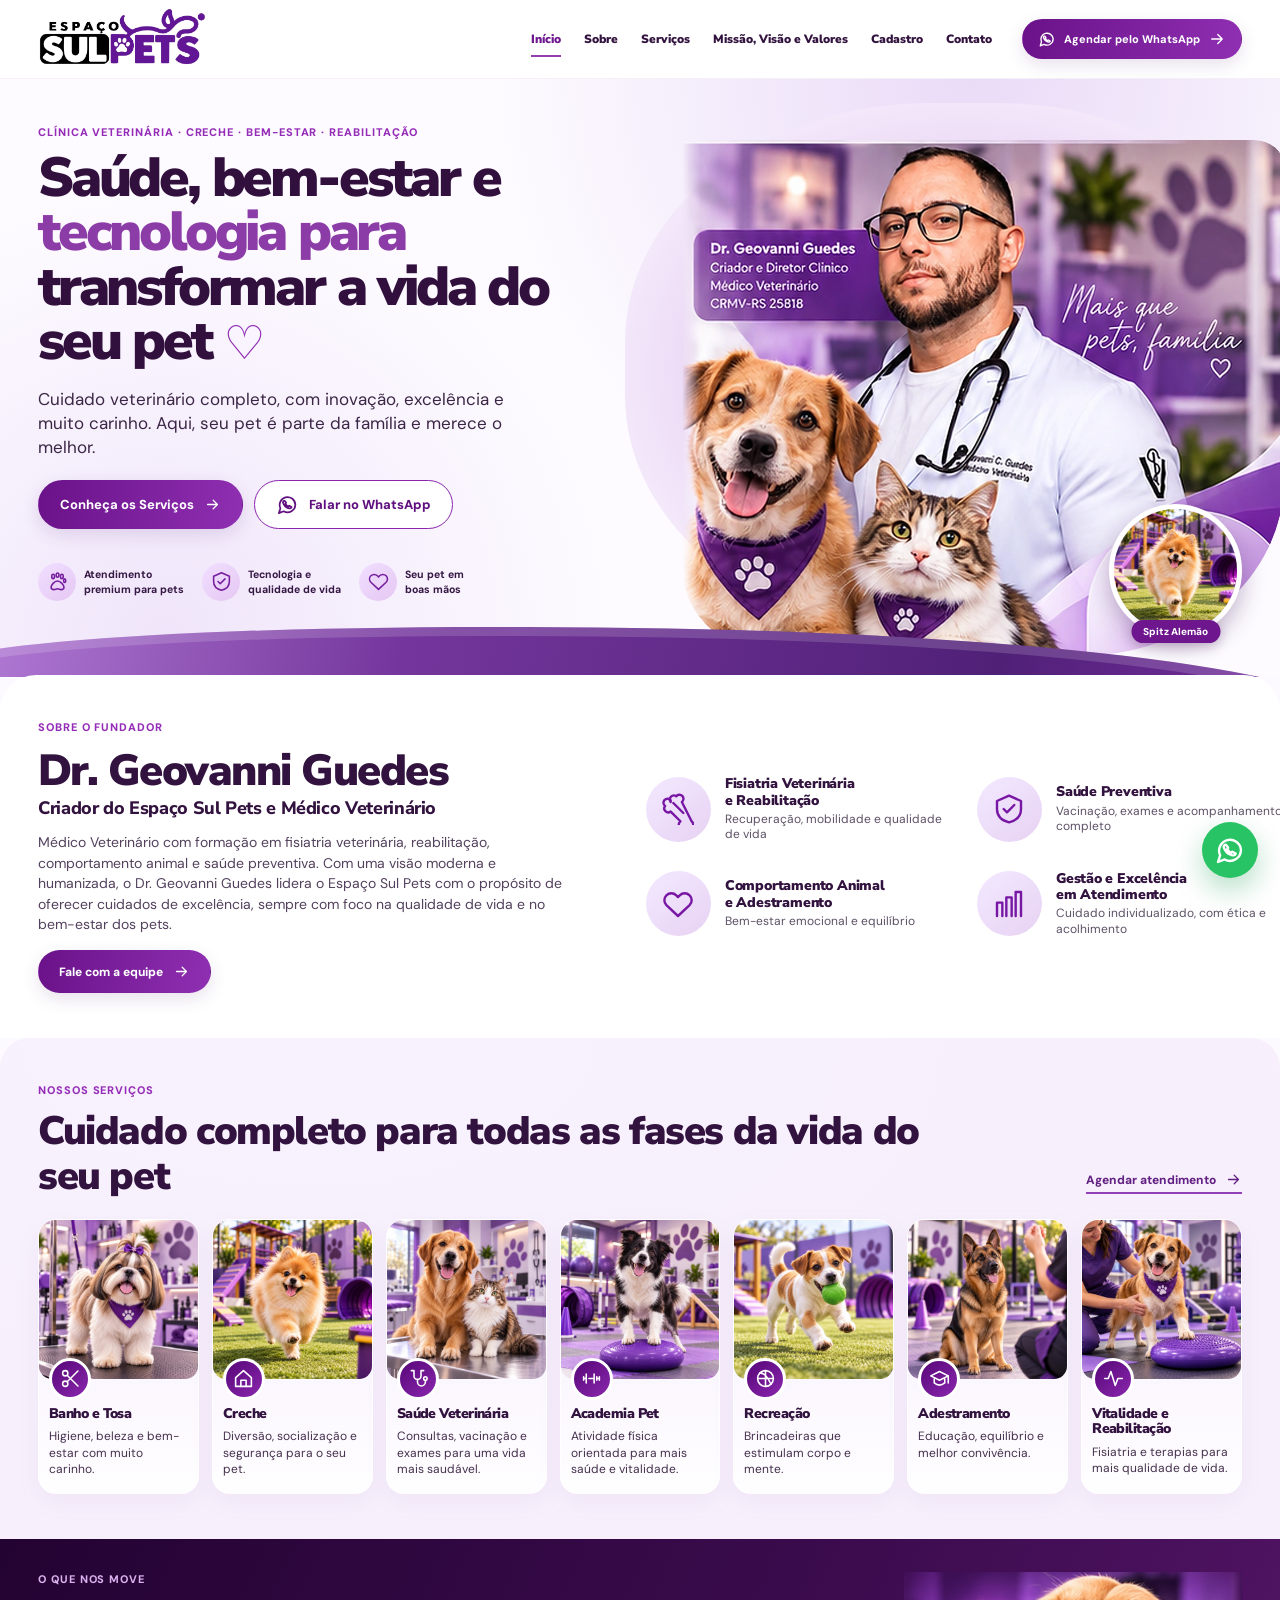
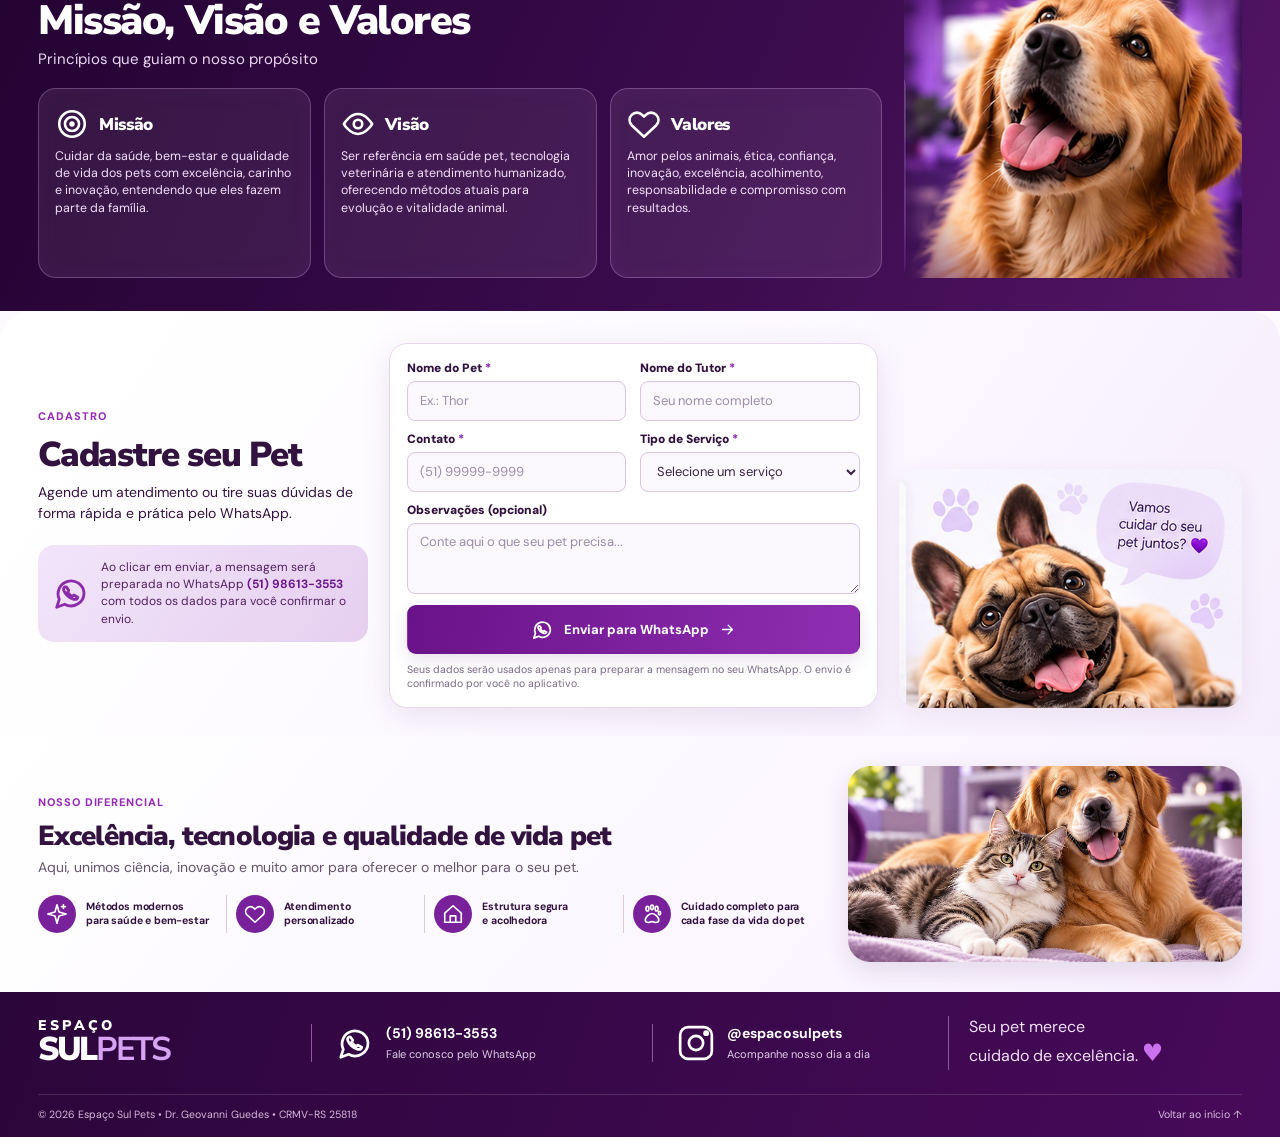
==== index.html @ 3d1e8224 "Add files via upload" ====
<!doctype html>
<html lang="pt-BR">
<head>
  <meta charset="utf-8">
  <meta name="viewport" content="width=device-width, initial-scale=1, viewport-fit=cover">
  <meta name="theme-color" content="#540a72">
  <meta name="description" content="Espaço Sul Pets: saúde veterinária, fisiatria, creche, banho e tosa, adestramento, academia, recreação e bem-estar. Cuidado premium para quem faz parte da família.">
  <meta property="og:type" content="website">
  <meta property="og:title" content="Espaço Sul Pets | Cuidado que transforma vidas">
  <meta property="og:description" content="Saúde, bem-estar e tecnologia para transformar a vida do seu pet. Conheça o Espaço Sul Pets e o Dr. Geovanni Guedes.">
  <meta property="og:image" content="assets/images/compartilhar.webp">
  <meta name="color-scheme" content="light">
  <title>Espaço Sul Pets | Saúde, bem-estar e tecnologia para seu pet</title>
  <link rel="icon" type="image/png" href="assets/images/favicon.png">
  <link rel="preload" href="assets/images/hero-doctor-pets.webp" as="image" fetchpriority="high">
  <link rel="preconnect" href="https://fonts.googleapis.com">
  <link rel="preconnect" href="https://fonts.gstatic.com" crossorigin>
  <link href="https://fonts.googleapis.com/css2?family=DM+Sans:wght@400;500;600;700;800&family=Nunito+Sans:wght@400;500;600;700;800;900;1000&display=swap" rel="stylesheet">
  <link rel="stylesheet" href="assets/css/style.css">
  <script>document.documentElement.classList.add('js');</script>
  <script src="assets/js/config.js" defer></script>
  <script src="assets/js/app.js" defer></script>
</head>
<body>
  <svg aria-hidden="true" class="svg-icons" xmlns="http://www.w3.org/2000/svg">
    <symbol id="i-arrow" viewBox="0 0 24 24"><path d="M5 12h14m-6-6 6 6-6 6"/></symbol>
    <symbol id="i-paw" viewBox="0 0 24 24"><ellipse cx="7" cy="6.2" rx="1.6" ry="2.5"/><ellipse cx="12" cy="4.7" rx="1.6" ry="2.5"/><ellipse cx="17" cy="6.2" rx="1.6" ry="2.5"/><ellipse cx="20.2" cy="11" rx="1.2" ry="2"/><path d="M12 11.5c-3.6 0-7.3 4.6-7.3 7.1 0 2 1.5 2.7 3.3 2.7 1.6 0 2.4-1 4-1s2.6 1 4.1 1c1.8 0 3.3-.7 3.3-2.7 0-2.5-3.8-7.1-7.4-7.1Z"/></symbol>
    <symbol id="i-heart" viewBox="0 0 24 24"><path d="M20.7 5.5a5.2 5.2 0 0 0-7.4 0L12 6.8l-1.3-1.3a5.2 5.2 0 0 0-7.4 7.4L12 21l8.7-8.1a5.2 5.2 0 0 0 0-7.4Z"/></symbol>
    <symbol id="i-shield" viewBox="0 0 24 24"><path d="m12 2 9 4v6c0 6-3.7 8.7-9 10C6.7 20.7 3 18 3 12V6l9-4Z"/><path d="m8 12 2.5 2.5L16 9"/></symbol>
    <symbol id="i-bone" viewBox="0 0 24 24"><path d="M8.5 7.5 16 15m-9.5-9.5a3 3 0 1 0-4.2 4.2 3 3 0 0 0 4.2 4.2l7.3 7.3a3 3 0 1 0 4.2 4.2 3 3 0 1 0 4.2-4.2L14.9 6.7a3 3 0 1 0-4.2-4.2 3 3 0 0 0-4.2 4.2Z"/></symbol>
    <symbol id="i-medical" viewBox="0 0 24 24"><path d="M8 3v6a4 4 0 0 0 8 0V3M5 3h3m8 0h3m-7 10v3a4.5 4.5 0 0 0 9 0v-1"/><circle cx="21" cy="12" r="2"/></symbol>
    <symbol id="i-scissors" viewBox="0 0 24 24"><circle cx="6" cy="6" r="3"/><circle cx="6" cy="18" r="3"/><path d="m8.5 8.5 12 12m-12-5 12-12"/></symbol>
    <symbol id="i-home" viewBox="0 0 24 24"><path d="m3 11 9-8 9 8v10H3V11Z"/><path d="M9 21v-7h6v7"/></symbol>
    <symbol id="i-dumbbell" viewBox="0 0 24 24"><path d="M3 10v4m3-7v10m3-5h6m0-5v10m3-7v4m3-4v4M6 12H3m18 0h-3"/></symbol>
    <symbol id="i-ball" viewBox="0 0 24 24"><circle cx="12" cy="12" r="9"/><path d="M12 3v18M3 12h18M5.6 5.6c8.5 0 10.3 10.3 12.8 12.8"/></symbol>
    <symbol id="i-cap" viewBox="0 0 24 24"><path d="m2 9 10-5 10 5-10 5L2 9Zm4 3v5c3.7 3.2 8.3 3.2 12 0v-5M22 9v8"/></symbol>
    <symbol id="i-activity" viewBox="0 0 24 24"><path d="M2 12h4l3-8 5 16 3-8h5"/></symbol>
    <symbol id="i-target" viewBox="0 0 24 24"><circle cx="12" cy="12" r="9"/><circle cx="12" cy="12" r="5"/><circle cx="12" cy="12" r="1"/></symbol>
    <symbol id="i-eye" viewBox="0 0 24 24"><path d="M2 12s4-7 10-7 10 7 10 7-4 7-10 7-10-7-10-7Z"/><circle cx="12" cy="12" r="3"/></symbol>
    <symbol id="i-wa" viewBox="0 0 24 24"><path d="M20.2 11.8A8.2 8.2 0 0 1 8 19.1L3 21l1.6-5A8.2 8.2 0 1 1 20.2 11.8Z"/><path d="M8.2 8.2c-.7.2-1.1 1.2-.8 2.1.9 2.6 3.6 5.1 6.3 5.7 1.2.2 2.3-.3 2.6-1.3l-2.5-1.4-1.2 1-2.8-2.8.8-1.2L9 8.1l-.8.1Z"/></symbol>
    <symbol id="i-check" viewBox="0 0 24 24"><path d="m5 12 5 5L20 7"/></symbol>
    <symbol id="i-spark" viewBox="0 0 24 24"><path d="m12 2 2.2 7.8L22 12l-7.8 2.2L12 22l-2.2-7.8L2 12l7.8-2.2L12 2Zm7 0v4m-2-2h4"/></symbol>
    <symbol id="i-bars" viewBox="0 0 24 24"><path d="M3 21V11h4v10M10 21V7h4v14M17 21V3h4v18"/></symbol>
    <symbol id="i-insta" viewBox="0 0 24 24"><rect x="2" y="2" width="20" height="20" rx="5"/><circle cx="12" cy="12" r="4.5"/><circle cx="18.4" cy="5.8" r="1"/></symbol>
    <symbol id="i-clock" viewBox="0 0 24 24"><circle cx="12" cy="12" r="10"/><path d="M12 6v6l4 2"/></symbol>
  </svg>

  <a class="skip-link" href="#conteudo">Pular para o conteúdo</a>

  <div class="preloader" id="preloader" aria-hidden="true">
    <div class="preloader__glow"></div>
    <div class="preloader__runway">
      <span class="paw-trail paw-trail--one">🐾</span><span class="paw-trail paw-trail--two">🐾</span>
      <div class="running-dog">🐕</div>
    </div>
    <p>Cuidado de excelência chegando...</p>
    <div class="preloader__progress"><span></span></div>
  </div>

  <header class="site-header" id="inicio">
    <div class="container header__inner">
      <a href="#inicio" class="brand" aria-label="Espaço Sul Pets, ir para o início"><img src="assets/images/logo.webp" alt="Espaço Sul Pets" width="220" height="83"></a>
      <button class="nav-toggle" id="navToggle" type="button" aria-expanded="false" aria-controls="navMenu" aria-label="Abrir menu"><span></span><span></span><span></span></button>
      <nav class="nav" id="navMenu" aria-label="Navegação principal">
        <a href="#inicio" class="nav__current">Início</a><a href="#sobre">Sobre</a><a href="#servicos">Serviços</a><a href="#proposito">Missão, Visão e Valores</a><a href="#cadastro">Cadastro</a><a href="#contato">Contato</a>
      </nav>
      <a class="btn btn--primary btn--header" href="https://wa.me/5551986133553" data-whatsapp target="_blank" rel="noopener noreferrer"><svg class="icon"><use href="#i-wa"/></svg> Agendar pelo WhatsApp <svg class="icon icon--sm"><use href="#i-arrow"/></svg></a>
    </div>
  </header>

  <main id="conteudo">
    <section class="hero" aria-labelledby="hero-title">
      <div class="hero__wash"></div>
      <div class="container hero__layout">
        <div class="hero__content">
          <p class="eyebrow">CLÍNICA VETERINÁRIA · CRECHE · BEM-ESTAR · REABILITAÇÃO</p>
          <h1 id="hero-title">Saúde, bem-estar e <span>tecnologia para</span> transformar a vida do seu pet <span class="hero__heart">♡</span></h1>
          <p class="hero__lead">Cuidado veterinário completo, com inovação, excelência e muito carinho. Aqui, seu pet é parte da família e merece o melhor.</p>
          <div class="hero__actions"><a class="btn btn--primary" href="#servicos">Conheça os Serviços <svg class="icon icon--sm"><use href="#i-arrow"/></svg></a><a class="btn btn--outline" href="https://wa.me/5551986133553" data-whatsapp target="_blank" rel="noopener noreferrer"><svg class="icon"><use href="#i-wa"/></svg> Falar no WhatsApp</a></div>
          <div class="hero__trust">
            <div><span class="trust-icon"><svg class="icon"><use href="#i-paw"/></svg></span><span>Atendimento<br>premium para pets</span></div>
            <div><span class="trust-icon"><svg class="icon"><use href="#i-shield"/></svg></span><span>Tecnologia e<br>qualidade de vida</span></div>
            <div><span class="trust-icon"><svg class="icon"><use href="#i-heart"/></svg></span><span>Seu pet em<br>boas mãos</span></div>
          </div>
        </div>
        <div class="hero__media"><img src="assets/images/hero-doctor-pets.webp" alt="Dr. Geovanni Guedes ao lado de um cachorro e um gato, com o compromisso de cuidado e bem-estar" width="1056" height="904" fetchpriority="high" decoding="async"><div class="hero__spitz"><img src="assets/images/spitz-hero.webp" alt="Spitz Alemão em destaque" width="700" height="700" decoding="async"><span>Spitz Alemão</span></div></div>
      </div>
      <div class="hero__swoosh" aria-hidden="true"></div>
    </section>

    <section class="founder section-pad" id="sobre" aria-labelledby="founder-title">
      <div class="container founder__layout">
        <div class="founder__copy">
          <p class="eyebrow">SOBRE O FUNDADOR</p>
          <h2 id="founder-title">Dr. Geovanni Guedes</h2>
          <h3>Criador do Espaço Sul Pets e Médico Veterinário</h3>
          <p>Médico Veterinário com formação em fisiatria veterinária, reabilitação, comportamento animal e saúde preventiva. Com uma visão moderna e humanizada, o Dr. Geovanni Guedes lidera o Espaço Sul Pets com o propósito de oferecer cuidados de excelência, sempre com foco na qualidade de vida e no bem-estar dos pets.</p>
          <a class="btn btn--primary btn--sm" href="#cadastro">Fale com a equipe <svg class="icon icon--sm"><use href="#i-arrow"/></svg></a>
        </div>
        <div class="founder__features">
          <article class="feature"><span class="feature__icon"><svg class="icon"><use href="#i-bone"/></svg></span><div><h3>Fisiatria Veterinária<br>e Reabilitação</h3><p>Recuperação, mobilidade e qualidade de vida</p></div></article>
          <article class="feature"><span class="feature__icon"><svg class="icon"><use href="#i-shield"/></svg></span><div><h3>Saúde Preventiva</h3><p>Vacinação, exames e acompanhamento completo</p></div></article>
          <article class="feature"><span class="feature__icon"><svg class="icon"><use href="#i-heart"/></svg></span><div><h3>Comportamento Animal<br>e Adestramento</h3><p>Bem-estar emocional e equilíbrio</p></div></article>
          <article class="feature"><span class="feature__icon"><svg class="icon"><use href="#i-bars"/></svg></span><div><h3>Gestão e Excelência<br>em Atendimento</h3><p>Cuidado individualizado, com ética e acolhimento</p></div></article>
        </div>
      </div>
    </section>

    <section class="services section-pad" id="servicos" aria-labelledby="services-title">
      <div class="container"><div class="section-head"><div><p class="eyebrow">NOSSOS SERVIÇOS</p><h2 id="services-title">Cuidado completo para todas as fases da vida do seu pet</h2></div><a href="#cadastro" class="section-link">Agendar atendimento <svg class="icon icon--sm"><use href="#i-arrow"/></svg></a></div>
        <div class="services__grid">
          <article class="service-card"><div class="service-card__photo"><img src="assets/images/servico-banho-tosa.webp" alt="Cachorrinho de banho e tosa com laço roxo" width="900" height="900"></div><span class="service-card__icon"><svg class="icon"><use href="#i-scissors"/></svg></span><h3>Banho e Tosa</h3><p>Higiene, beleza e bem-estar com muito carinho.</p></article>
          <article class="service-card"><div class="service-card__photo"><img src="assets/images/servico-creche-educativa.webp" alt="Spitz Alemão feliz" width="900" height="900"></div><span class="service-card__icon"><svg class="icon"><use href="#i-home"/></svg></span><h3>Creche</h3><p>Diversão, socialização e segurança para o seu pet.</p></article>
          <article class="service-card"><div class="service-card__photo"><img src="assets/images/servico-saude-veterinaria.webp" alt="Cão sorrindo para atendimento veterinário" width="900" height="900"></div><span class="service-card__icon"><svg class="icon"><use href="#i-medical"/></svg></span><h3>Saúde Veterinária</h3><p>Consultas, vacinação e exames para uma vida mais saudável.</p></article>
          <article class="service-card"><div class="service-card__photo"><img src="assets/images/servico-academia-pet.webp" alt="Cão realizando atividade física com equipamento" width="900" height="900"></div><span class="service-card__icon"><svg class="icon"><use href="#i-dumbbell"/></svg></span><h3>Academia Pet</h3><p>Atividade física orientada para mais saúde e vitalidade.</p></article>
          <article class="service-card"><div class="service-card__photo"><img src="assets/images/servico-recreacao.webp" alt="Cachorrinho brincando com bola" width="900" height="900"></div><span class="service-card__icon"><svg class="icon"><use href="#i-ball"/></svg></span><h3>Recreação</h3><p>Brincadeiras que estimulam corpo e mente.</p></article>
          <article class="service-card"><div class="service-card__photo"><img src="assets/images/servico-adestramento.webp" alt="Cachorro pastor-alemão" width="900" height="900"></div><span class="service-card__icon"><svg class="icon"><use href="#i-cap"/></svg></span><h3>Adestramento</h3><p>Educação, equilíbrio e melhor convivência.</p></article>
          <article class="service-card"><div class="service-card__photo"><img src="assets/images/servico-vitalidade.webp" alt="Cachorro em exercício de reabilitação" width="900" height="900"></div><span class="service-card__icon"><svg class="icon"><use href="#i-activity"/></svg></span><h3>Vitalidade e Reabilitação</h3><p>Fisiatria e terapias para mais qualidade de vida.</p></article>
        </div>
      </div>
    </section>

    <section class="purpose section-pad" id="proposito" aria-labelledby="purpose-title"><div class="container purpose__wrap"><div class="purpose__copy"><p class="eyebrow eyebrow--on-dark">O QUE NOS MOVE</p><h2 id="purpose-title">Missão, Visão e Valores</h2><p class="purpose__subtitle">Princípios que guiam o nosso propósito</p><div class="purpose__cards"><article class="purpose-card"><svg class="icon purpose-card__icon"><use href="#i-target"/></svg><h3>Missão</h3><p>Cuidar da saúde, bem-estar e qualidade de vida dos pets com excelência, carinho e inovação, entendendo que eles fazem parte da família.</p></article><article class="purpose-card"><svg class="icon purpose-card__icon"><use href="#i-eye"/></svg><h3>Visão</h3><p>Ser referência em saúde pet, tecnologia veterinária e atendimento humanizado, oferecendo métodos atuais para evolução e vitalidade animal.</p></article><article class="purpose-card"><svg class="icon purpose-card__icon"><use href="#i-heart"/></svg><h3>Valores</h3><p>Amor pelos animais, ética, confiança, inovação, excelência, acolhimento, responsabilidade e compromisso com resultados.</p></article></div></div><div class="purpose__pet"><img src="assets/images/missao-golden-v6.webp" alt="Golden retriever sorridente representa o carinho e os valores do Espaço Sul Pets" width="916" height="904"></div></div></section>

    <section class="registration section-pad" id="cadastro" aria-labelledby="registration-title"><div class="container registration__layout"><div class="registration__copy"><p class="eyebrow">CADASTRO</p><h2 id="registration-title">Cadastre seu Pet</h2><p>Agende um atendimento ou tire suas dúvidas de forma rápida e prática pelo WhatsApp.</p><div class="registration__tip"><svg class="icon"><use href="#i-wa"/></svg><p>Ao clicar em enviar, a mensagem será preparada no WhatsApp <strong>(51) 98613-3553</strong> com todos os dados para você confirmar o envio.</p></div></div><div class="form-shell"><form id="petForm" autocomplete="on"><div class="form-grid"><div class="field"><label for="nomePet">Nome do Pet <span aria-hidden="true">*</span></label><input id="nomePet" name="nomePet" placeholder="Ex.: Thor" required maxlength="75"></div><div class="field"><label for="nomeTutor">Nome do Tutor <span aria-hidden="true">*</span></label><input id="nomeTutor" name="nomeTutor" placeholder="Seu nome completo" autocomplete="name" required maxlength="100"></div><div class="field"><label for="contatoTutor">Contato <span aria-hidden="true">*</span></label><input id="contatoTutor" name="contatoTutor" type="tel" inputmode="tel" autocomplete="tel" placeholder="(51) 99999-9999" required maxlength="25"></div><div class="field"><label for="tipoServico">Tipo de Serviço <span aria-hidden="true">*</span></label><select id="tipoServico" name="tipoServico" required><option value="" disabled selected>Selecione um serviço</option><option>Banho e Tosa</option><option>Creche</option><option>Saúde Veterinária</option><option>Academia Pet</option><option>Recreação</option><option>Adestramento</option><option>Vitalidade e Reabilitação</option><option>Outro / Quero orientação</option></select></div><div class="field field--wide"><label for="observacoes">Observações (opcional)</label><textarea id="observacoes" name="observacoes" rows="3" maxlength="800" placeholder="Conte aqui o que seu pet precisa..."></textarea></div></div><button class="btn btn--primary form__submit" type="submit"><svg class="icon"><use href="#i-wa"/></svg> Enviar para WhatsApp <svg class="icon icon--sm"><use href="#i-arrow"/></svg></button><p class="form__privacy">Seus dados serão usados apenas para preparar a mensagem no seu WhatsApp. O envio é confirmado por você no aplicativo.</p></form></div><div class="registration__pet"><img decoding="async" src="assets/images/cadastro-bulldog-v6.webp" alt="Bulldog francês sorridente ao lado do cadastro, com mensagem de acolhimento" width="1086" height="756"></div></div></section>

    <section class="quality section-pad"><div class="container quality__layout"><div><p class="eyebrow">NOSSO DIFERENCIAL</p><h2>Excelência, tecnologia e qualidade de vida pet</h2><p>Aqui, unimos ciência, inovação e muito amor para oferecer o melhor para o seu pet.</p><div class="quality__features"><div><span><svg class="icon"><use href="#i-spark"/></svg></span><strong>Métodos modernos<br>para saúde e bem-estar</strong></div><div><span><svg class="icon"><use href="#i-heart"/></svg></span><strong>Atendimento<br>personalizado</strong></div><div><span><svg class="icon"><use href="#i-home"/></svg></span><strong>Estrutura segura<br>e acolhedora</strong></div><div><span><svg class="icon"><use href="#i-paw"/></svg></span><strong>Cuidado completo para<br>cada fase da vida do pet</strong></div></div></div><img class="quality__image" decoding="async" src="assets/images/diferencial-pets-v6.webp" alt="Gato e golden retriever descansando juntos em um ambiente acolhedor" width="1320" height="655"></div></section>
  </main>

  <footer class="footer" id="contato"><div class="container footer__grid"><div class="footer__brand"><span class="footer__brand-top">ESPAÇO</span><span class="footer__brand-main">SUL<b>PETS</b></span></div><a class="footer__contact" href="https://wa.me/5551986133553" data-whatsapp target="_blank" rel="noopener noreferrer"><svg class="icon"><use href="#i-wa"/></svg><span><strong>(51) 98613-3553</strong><small>Fale conosco pelo WhatsApp</small></span></a><a class="footer__contact" href="https://www.instagram.com/espacosulpets/" data-instagram target="_blank" rel="noopener noreferrer"><svg class="icon"><use href="#i-insta"/></svg><span><strong>@espacosulpets</strong><small>Acompanhe nosso dia a dia</small></span></a><p class="footer__message">Seu pet merece<br>cuidado de excelência. <span>♥</span></p></div><div class="container footer__bottom"><small>© <span id="year">2026</span> Espaço Sul Pets • Dr. Geovanni Guedes • CRMV-RS 25818</small><a href="#inicio">Voltar ao início ↑</a></div></footer>
  <a href="https://wa.me/5551986133553" data-whatsapp target="_blank" rel="noopener noreferrer" class="whatsapp-float" aria-label="Falar com Espaço Sul Pets no WhatsApp"><svg class="icon"><use href="#i-wa"/></svg></a>
</body>
</html>
---- assets/css/style.css ----
:root{
  --purple:#6e168e;
  --purple-deep:#31063f;
  --purple-dark:#3a0b4c;
  --violet:#923eaf;
  --lilac:#cda4df;
  --lavender:#f4edfa;
  --lavender-pale:#fcf9ff;
  --ink:#32123e;
  --muted:#654d6c;
  --border:rgba(97,21,128,.14);
  --shadow:0 12px 36px rgba(58,11,76,.11);
  --display:'Nunito Sans',system-ui,-apple-system,sans-serif;
  --body:'DM Sans',system-ui,-apple-system,sans-serif;
  --max:1240px;
}
*,*::before,*::after{box-sizing:border-box}
html{scroll-behavior:smooth;scroll-padding-top:92px}
body{margin:0;color:var(--ink);font-family:var(--body);background:var(--lavender-pale);-webkit-font-smoothing:antialiased}
img{display:block;max-width:100%}
a{text-decoration:none;color:inherit}
button,input,select,textarea{font:inherit}
button{cursor:pointer}
button,a,input,textarea,select{-webkit-tap-highlight-color:transparent}
:focus-visible{outline:3px solid #a754d7;outline-offset:3px}
.svg-icons{height:0;width:0;position:absolute;overflow:hidden}
.icon{width:23px;height:23px;stroke:currentColor;fill:none;stroke-width:1.8;stroke-linecap:round;stroke-linejoin:round;flex:none}
.icon--sm{width:17px;height:17px}
.container{width:min(var(--max),calc(100% - 76px));margin-inline:auto}
.skip-link{position:fixed;top:-100px;left:20px;background:#fff;color:var(--ink);z-index:300;padding:12px;border-radius:8px}
.skip-link:focus{top:8px}
h1,h2,h3,p{margin:0}
h1,h2,h3{font-family:var(--display);letter-spacing:-.035em}
p{line-height:1.48}
.eyebrow{color:#942cb7;font-size:11px;font-weight:800;letter-spacing:.085em;line-height:1.45;margin-bottom:10px}
h2{font-size:clamp(28px,3.1vw,42px);line-height:1.13;font-weight:1000}
.section-pad{padding:45px 0}
.btn{display:inline-flex;align-items:center;justify-content:center;gap:10px;min-height:45px;padding:12px 21px;border:1.5px solid transparent;border-radius:999px;font-size:13px;font-weight:800;white-space:nowrap;line-height:1;box-shadow:0 6px 18px rgba(66,0,98,.12);transition:transform .2s,box-shadow .2s,background .2s}
.btn:hover{transform:translateY(-2px);box-shadow:0 10px 25px rgba(66,0,98,.2)}
.btn--primary{color:#fff;background:linear-gradient(100deg,#6a1289,#8f2fb2)}
.btn--outline{color:#60117f;background:#fff;border-color:#8a24ad;box-shadow:none}
.btn--sm{padding-inline:20px;min-height:39px;font-size:12px}
.site-header{position:sticky;top:0;z-index:40;background:rgba(255,255,255,.95);backdrop-filter:blur(16px);border-bottom:1px solid rgba(86,0,112,.06)}
.header__inner{display:flex;align-items:center;gap:30px;height:78px}
.brand{width:170px;flex:none}
.brand img{width:100%;height:auto;mix-blend-mode:multiply}
.nav{display:flex;gap:23px;margin-left:auto;align-items:center}
.nav a{font-family:var(--display);font-size:12px;font-weight:900;white-space:nowrap;transition:color .2s}
.nav a:hover,.nav__current{color:var(--purple)!important}
.nav__current{position:relative}
.nav__current:after{content:'';position:absolute;left:0;bottom:-10px;width:100%;height:2px;background:var(--violet)}
.btn--header{font-size:11px;padding:10px 15px;min-height:40px;gap:8px}
.btn--header .icon{width:18px;height:18px}
.nav-toggle{display:none;width:46px;height:44px;border:1px solid #ead9ef;background:#fff;border-radius:12px;align-items:center;justify-content:center;flex-direction:column;gap:5px}
.nav-toggle span{display:block;width:23px;height:2px;background:var(--purple-deep);border-radius:10px}
/* Hero: a composição de pets e doutor está em uma imagem otimizada recortada da referência; textos e botões são reais. */
.hero{position:relative;isolation:isolate;min-height:568px;overflow:hidden;background:#fdfbff}
.hero__wash{position:absolute;inset:0;z-index:-2;background:radial-gradient(circle at 76% 0,#eadbf7 0,transparent 42%),radial-gradient(circle at 13% 93%,#f0e5fa 0,transparent 36%)}
.hero__layout{display:grid;grid-template-columns:50% 50%;align-items:center;min-height:530px;position:relative;padding-top:24px;padding-bottom:36px}
.hero__content{position:relative;z-index:2;padding:22px 12px 40px 0}
.hero h1{font-size:clamp(43px,4.3vw,65px);font-weight:1000;line-height:.99;letter-spacing:-.058em;max-width:620px;color:#32103e}
.hero h1>span:not(.hero__heart){color:#8c3ca7}
.hero__heart{color:#912db4;font-weight:400;white-space:nowrap;font-size:.85em}
.hero__lead{font-size:17px;line-height:1.43;max-width:480px;margin-top:18px;color:#3b2645}
.hero__actions{display:flex;gap:11px;flex-wrap:wrap;margin-top:20px}
.hero__trust{display:flex;gap:18px;margin-top:34px}
.hero__trust>div{display:flex;gap:8px;align-items:center;color:#351744;font-size:10.5px;line-height:1.45;font-weight:700}
.trust-icon{width:38px;height:38px;border-radius:50%;display:grid;place-items:center;color:#761f9e;background:linear-gradient(140deg,#f1dfff,#e5c7f3);flex:none}
.trust-icon .icon{width:21px;height:21px}
.hero__media{position:relative;justify-self:stretch;align-self:stretch;min-height:465px;z-index:1;display:flex;align-items:flex-end;overflow:visible}
.hero__media:before{content:'';position:absolute;inset:0 -60px 6px -15px;background:radial-gradient(ellipse,#d6b2e7 8%,#f3e7fa 72%,transparent 85%);border-radius:45%}
.hero__media img{position:relative;width:100%;height:auto;max-height:520px;object-fit:cover;object-position:center;transform:translate(7%,15px);border-radius:0 5% 34% 17%;filter:drop-shadow(0 14px 18px rgba(77,16,100,.11));mask-image:linear-gradient(to right,transparent 0%,black 3%,black 100%)}
.hero__swoosh{position:absolute;z-index:1;bottom:-54px;left:-5%;height:103px;width:110%;background:linear-gradient(100deg,#b781da 0,#74369c 33%,#502077 75%,#7c32a6 100%);border-radius:52% 48% 0 0/52% 72% 0 0;transform:rotate(1deg);box-shadow:inset 0 9px 0 rgba(255,255,255,.15)}
/* Founder */
.founder{background:#fff;border-radius:36px 36px 0 0;position:relative;z-index:2;margin-top:-2px}
.founder__layout{display:grid;grid-template-columns:47% 53%;gap:42px;align-items:center}
.founder h2{font-size:clamp(35px,3.4vw,46px);margin-bottom:2px}
.founder__copy h3{font-size:18px;line-height:1.3;font-weight:800;margin-bottom:12px;letter-spacing:-.02em}
.founder__copy p:not(.eyebrow){font-size:14px;line-height:1.46;max-width:525px;color:#53415d}
.founder__copy .btn{margin-top:16px}
.founder__features{display:grid;grid-template-columns:repeat(2,minmax(0,1fr));column-gap:24px;row-gap:28px}
.feature{display:flex;align-items:center;gap:14px;min-width:0}
.feature__icon{width:65px;height:65px;flex:none;display:grid;place-items:center;border-radius:50%;background:linear-gradient(140deg,#f3e9ff,#e7d2f3);color:#7717a4}
.feature__icon .icon{width:32px;height:32px}
.feature h3{font-family:var(--display);font-size:14px;line-height:1.17;font-weight:1000;letter-spacing:-.015em}
.feature p{font-size:12px;line-height:1.28;color:#5d5166;margin-top:3px}
/* Services */
.services{background:radial-gradient(ellipse at 24% 0,#f8f2ff,transparent 48%),linear-gradient(#f7f0fc,#f7f0fc);border-radius:30px 30px 0 0}
.section-head{display:flex;align-items:flex-end;justify-content:space-between;gap:20px;margin-bottom:20px}
.section-head h2{max-width:950px}
.section-link{display:inline-flex;align-items:center;gap:9px;border-bottom:2px solid #9241b7;color:#622183;font-size:12px;font-weight:800;white-space:nowrap;padding-bottom:4px;margin-bottom:5px}
.services__grid{display:grid;grid-template-columns:repeat(7,minmax(0,1fr));gap:13px}
.service-card{position:relative;min-width:0;background:linear-gradient(180deg,rgba(244,235,252,.6),rgba(255,255,255,.9));border-radius:18px;padding:0 10px 16px;box-shadow:0 8px 24px rgba(119,45,155,.06);transition:transform .2s,box-shadow .2s;border:1px solid rgba(255,255,255,.8)}
.service-card:hover{transform:translateY(-4px);box-shadow:0 12px 25px rgba(119,45,155,.16)}
.service-card__photo{margin:0 -10px;aspect-ratio:1/1;overflow:hidden;border-radius:16px 16px 13px 13px;background:#e7d1f1}
.service-card__photo img{width:100%;height:100%;object-fit:cover;object-position:center}
.service-card__icon{position:relative;width:42px;height:42px;border:3px solid #fff;border-radius:50%;background:linear-gradient(140deg,#570678,#8a28ae);color:#fff;display:grid;place-items:center;margin-top:-21px;margin-left:0;margin-bottom:6px}
.service-card__icon .icon{width:21px;height:21px}
.service-card h3{font-family:var(--display);font-size:14px;line-height:1.1;font-weight:1000;margin-bottom:7px;letter-spacing:-.04em}
.service-card p{font-size:12px;line-height:1.36;color:#45304d}
/* Mission Vision Values */
.purpose{position:relative;background:radial-gradient(ellipse at 77% 28%,#6c2884 0,#390848 60%,#30073d 100%);color:#fff;overflow:hidden}
.purpose__wrap{display:grid;grid-template-columns:minmax(0,73%) minmax(0,27%);align-items:stretch;gap:20px}
.eyebrow--on-dark{color:#d9b1ef}
.purpose h2{font-size:clamp(31px,3.2vw,44px);color:#fff}
.purpose__subtitle{font-size:15px;margin:4px 0 17px;color:#edd7f4}
.purpose__cards{display:grid;grid-template-columns:repeat(3,minmax(0,1fr));gap:14px}
.purpose-card{padding:18px 16px 19px;min-height:190px;background:rgba(255,255,255,.075);border:1px solid rgba(236,187,255,.28);box-shadow:inset 0 0 28px rgba(195,90,230,.04);border-radius:18px}
.purpose-card__icon{width:34px;height:34px;float:left;margin:0 10px 0 0;stroke-width:1.8}
.purpose-card h3{font-size:17px;letter-spacing:-.02em;font-weight:900;padding-top:6px;margin-bottom:12px}
.purpose-card p{clear:both;color:#f4dffb;font-size:12.4px;line-height:1.4}
.purpose__pet{position:relative;align-self:stretch;display:flex;align-items:flex-end;justify-content:center;min-height:245px}
.purpose__pet img{position:absolute;height:calc(100% + 78px);width:calc(100% + 40px);object-fit:cover;object-position:47% center;bottom:-45px;right:-30px;mask-image:linear-gradient(to right,transparent 0%,black 30%)}
.purpose__pet p{position:absolute;right:0;top:20px;color:#fff;line-height:1.25;max-width:115px;font-size:19px;font-style:italic;font-weight:500;transform:rotate(-5deg);text-shadow:1px 1px 9px #48134f}
/* Registration */
.registration{background:linear-gradient(145deg,#fff 5%,#fcf8ff 50%,#f4eafa 100%);border-radius:32px 32px 0 0;position:relative}
.registration__layout{display:grid;grid-template-columns:minmax(220px,25%) minmax(420px,45%) minmax(260px,30%);align-items:end;gap:24px}
.registration h2{font-size:clamp(32px,3.4vw,44px);margin-bottom:8px}
.registration__copy>p:not(.eyebrow){font-size:14px;line-height:1.5}
.registration__tip{margin-top:22px;background:linear-gradient(130deg,#f2e5fa,#e6cff0);display:flex;gap:12px;align-items:center;padding:16px;border-radius:16px}
.registration__tip>.icon{width:38px;height:38px;flex:none;color:#8b2caa}
.registration__tip p{font-size:12px;line-height:1.44;color:#50215e}
.registration__tip strong{color:#6d168c}
.form-shell{background:#fff;border:1px solid #e7d8ef;border-radius:18px;padding:18px;box-shadow:0 9px 24px rgba(88,38,117,.08);position:relative;z-index:2}
.form-grid{display:grid;grid-template-columns:repeat(2,minmax(0,1fr));column-gap:14px;row-gap:10px}
.field{min-width:0}
.field label{display:block;font-size:12px;font-weight:900;color:#32113e;margin-bottom:5px}
.field label span{color:#8a29af}
.field input,.field select,.field textarea{font-size:13px;display:block;min-height:40px;width:100%;padding:9px 12px;background:#fbf9fd;color:#392243;border:1px solid #d9c7e1;border-radius:8px;box-shadow:inset 0 1px 3px rgba(62,6,83,.03);outline:none}
.field input:focus,.field select:focus,.field textarea:focus{border-color:#8a2caa;box-shadow:0 0 0 3px rgba(138,44,170,.11)}
.field input::placeholder,.field textarea::placeholder{color:#9b8da9}
.field textarea{resize:vertical;min-height:70px}
.field--wide{grid-column:1/-1}
.form__submit{margin-top:11px;width:100%;min-height:45px;border-radius:9px;font-size:13px}
.form__privacy{color:#796984;font-size:10.5px;line-height:1.35;margin-top:9px}
.registration__pet{align-self:end;position:relative;min-width:0;display:flex;justify-content:center;align-items:flex-end;padding-left:6px}
.registration__pet img{display:block;width:100%;max-width:390px;height:auto;aspect-ratio:10/7;object-fit:contain;object-position:center bottom;margin:0;mask-image:none;filter:drop-shadow(0 10px 24px rgba(78,26,103,.18))}
.registration__pet span{position:absolute;top:2%;right:0;max-width:115px;text-align:center;background:#e6d3f3;color:#57246c;font-size:12px;font-weight:800;padding:13px;border-radius:50%}
/* Quality */
.quality{background:linear-gradient(#fbf7ff,#fff)}
.quality__layout{display:grid;grid-template-columns:minmax(0,1.45fr) minmax(320px,.9fr);align-items:end;gap:26px}
.quality h2{font-size:clamp(27px,2.8vw,39px);margin-bottom:5px}
.quality__layout>div>p:not(.eyebrow){font-size:14px;color:#65536d}
.quality__features{display:grid;grid-template-columns:repeat(4,minmax(0,1fr));gap:12px;margin-top:20px}
.quality__features>div{display:flex;align-items:center;gap:10px;border-right:1px solid #dbc9e3}
.quality__features>div:last-child{border:0}
.quality__features span{width:38px;height:38px;flex:none;border-radius:50%;background:#79219b;color:#fff;display:grid;place-items:center}
.quality__features .icon{width:22px;height:22px}
.quality__features strong{font-size:11px;line-height:1.33;letter-spacing:-.015em}
.quality__image{display:block;width:100%;max-width:440px;justify-self:end;align-self:end;min-height:0;height:auto;object-fit:cover;object-position:center 48%;aspect-ratio:4/3;border-radius:24px;box-shadow:0 8px 28px rgba(117,84,139,.18)}
/* Footer */
.footer{color:#fff;background:linear-gradient(110deg,#2b063a,#470a5a)}
.footer__grid{display:grid;grid-template-columns:1.1fr 1.4fr 1.2fr 1.3fr;gap:24px;align-items:center;padding:24px 0}
.footer__brand{display:flex;flex-direction:column;white-space:nowrap;font-family:var(--display);letter-spacing:.1em;line-height:1}
.footer__brand-top{font-size:14px;font-weight:1000;letter-spacing:.23em}
.footer__brand-main{font-size:33px;font-weight:1000;letter-spacing:-.07em}
.footer__brand-main b{color:#d6a4f3}
.footer__contact{display:flex;align-items:center;gap:12px;min-width:0;border-left:1px solid #8d5a9e;padding-left:24px}
.footer__contact>.icon{width:38px;height:38px;stroke-width:1.7}
.footer__contact strong,.footer__contact small{display:block}
.footer__contact strong{font-size:14px;line-height:1.32}
.footer__contact small{font-size:11px;margin-top:4px;color:#e3cfe9}
.footer__message{font-size:16px;color:#f1dff7;line-height:1.35;border-left:1px solid #8d5a9e;padding-left:20px}
.footer__message span{font-size:24px;color:#ca72ee}
.footer__bottom{border-top:1px solid rgba(255,255,255,.14);padding:13px 0 16px;display:flex;justify-content:space-between;gap:12px;color:#d7bbde}
.footer__bottom small,.footer__bottom a{font-size:10.5px}
.whatsapp-float{position:fixed;bottom:22px;right:22px;z-index:35;width:56px;height:56px;display:grid;place-items:center;border-radius:50%;color:#fff;background:#27c364;box-shadow:0 12px 28px #15984b50;transition:transform .2s}
.whatsapp-float:hover{transform:scale(1.06)}
.whatsapp-float .icon{width:32px;height:32px}
/* Loading dog running across center */
.preloader{display:none;position:fixed;inset:0;z-index:200;align-items:center;justify-content:center;flex-direction:column;background:linear-gradient(130deg,#2e0642,#6d188f 60%,#ad59d1);color:#fff;overflow:hidden;transition:opacity .4s,visibility .4s}
.js .preloader{display:flex}
.preloader--hidden{opacity:0;visibility:hidden;pointer-events:none}
.preloader__glow{position:absolute;width:min(82vw,680px);height:min(82vw,680px);border-radius:50%;background:#ba68d72d;filter:blur(70px)}
.preloader__runway{position:relative;width:min(100%,900px);height:150px;border-bottom:2px dashed #e5bced60;overflow:hidden}
.running-dog{position:absolute;top:20px;left:-105px;font-size:105px;filter:drop-shadow(0 12px 3px #1c042f55);animation:dog-run 1.55s ease-in-out both}
.paw-trail{position:absolute;opacity:0;font-size:26px;top:112px;animation:paw-appear 1.3s ease-out .2s forwards}
.paw-trail--one{left:34%}.paw-trail--two{left:62%;animation-delay:.6s}
.preloader>p{font-weight:800;text-align:center;font-family:var(--display);font-size:17px;padding-inline:12px;margin-top:25px}
.preloader__progress{height:5px;width:min(68vw,330px);border-radius:20px;background:#ffffff30;overflow:hidden;margin-top:20px}
.preloader__progress span{display:block;height:100%;background:#fff;border-radius:inherit;animation:loading 1.6s ease-in-out both}
@keyframes dog-run{0%{left:-130px;transform:translateY(0) rotate(-4deg)}23%{transform:translateY(-13px) rotate(5deg)}50%{transform:translateY(0) rotate(-4deg)}75%{transform:translateY(-13px) rotate(5deg)}100%{left:calc(100% + 40px);transform:translateY(0) rotate(-4deg)}}
@keyframes paw-appear{0%{opacity:0;transform:scale(.2)}65%{opacity:.7;transform:scale(1)}100%{opacity:0;transform:scale(1.6)}}
@keyframes loading{from{width:0}to{width:100%}}
@media (max-width:1190px){
 .container{width:min(var(--max),calc(100% - 52px))}
 .brand{width:143px}.header__inner{gap:20px}.nav{gap:14px}.nav a{font-size:11px}.btn--header{font-size:10px}
 .hero h1{font-size:clamp(38px,4.3vw,53px)}.hero__trust{gap:9px}.hero__trust>div{font-size:9.5px}
 .founder__layout{gap:25px}.founder__features{gap:20px}.feature__icon{width:54px;height:54px}.feature__icon .icon{width:26px;height:26px}
 .services__grid{gap:9px}.service-card{padding-inline:8px}.service-card__photo{margin-inline:-8px}
 .service-card h3{font-size:12.7px}.service-card p{font-size:11px}
 .registration__layout{grid-template-columns:minmax(210px,26%) minmax(380px,46%) minmax(230px,28%);gap:16px}
 .quality__features{gap:7px}.quality__features strong{font-size:9.8px}
}
@media (max-width:990px){
 .header__inner{height:72px}.brand{width:152px}.nav-toggle{display:flex;margin-left:auto;order:3}
 .nav{display:none;position:absolute;top:72px;left:0;right:0;background:#fff;padding:20px 26px 24px;box-shadow:0 20px 30px #3a0b4c25;flex-direction:column;align-items:stretch;gap:0;max-height:calc(100vh - 72px);overflow:auto}
 .nav.nav--open{display:flex}.nav a{font-size:16px;padding:13px 10px;border-bottom:1px solid #f4eafa}.nav__current:after{display:none}
 .btn--header{margin-left:auto;font-size:11px;min-height:38px}
 .hero__layout{grid-template-columns:53% 47%}.hero h1{font-size:clamp(38px,5.3vw,50px)}.hero__lead{font-size:15px}.hero__trust{flex-wrap:wrap}.hero__media img{transform:translate(4%,8px)}
 .founder__layout{grid-template-columns:1fr;gap:30px}.founder__features{grid-template-columns:repeat(4,1fr)}.feature{align-items:flex-start;flex-direction:column;gap:10px}.feature h3{font-size:13px}
 .services__grid{grid-template-columns:repeat(4,minmax(0,1fr));gap:15px}.service-card h3{font-size:14px}.service-card p{font-size:12px}
 .purpose__wrap{grid-template-columns:1fr}.purpose__pet{display:none}.purpose__cards{gap:10px}
 .registration__layout{grid-template-columns:40% 60%;gap:20px}.registration__pet{display:none}
 .quality__layout{grid-template-columns:1fr}.quality__image{display:none}
 .footer__grid{grid-template-columns:repeat(2,1fr)}
}
@media(max-width:680px){
 html{scroll-padding-top:74px}
 .container{width:calc(100% - 32px)}
 .section-pad{padding:42px 0}
 h2{font-size:clamp(28px,8.2vw,37px)}
 .brand{width:146px}.btn--header{display:none}.nav-toggle{margin-left:auto}
 .hero{min-height:initial}
 .hero__layout{display:flex;flex-direction:column;min-height:initial;gap:0;padding-top:34px;padding-bottom:44px}
 .hero__content{padding:0;align-self:stretch}
 .eyebrow{font-size:10.5px}
 .hero h1{font-size:clamp(39px,10.4vw,58px);max-width:550px}
 .hero__lead{font-size:15.5px;margin-top:16px}
 .hero__actions{gap:8px;margin-top:20px}.btn{font-size:12px;padding-inline:15px;min-height:45px}
 .hero__trust{gap:8px;margin-top:22px;flex-wrap:nowrap;justify-content:space-between}
 .hero__trust>div{font-size:10px;gap:6px}.trust-icon{width:32px;height:32px}.trust-icon .icon{width:18px;height:18px}
 .hero__media{align-self:center;width:min(100%,540px);min-height:0;margin-top:18px}
 .hero__media img{transform:none;width:100%;max-height:none;border-radius:24px 24px 54px 28px;mask-image:none}
 .hero__media:before{inset:12px;background:#ecd6f8}
 .hero__swoosh{height:80px;bottom:-51px}
 .founder{border-radius:22px 22px 0 0}.founder__copy h3{font-size:17px}.founder__copy p:not(.eyebrow){font-size:14.5px}
 .founder__features{grid-template-columns:repeat(2,minmax(0,1fr));gap:20px}
 .feature{flex-direction:row;align-items:flex-start}.feature__icon{width:45px;height:45px}.feature__icon .icon{width:22px;height:22px}.feature h3{font-size:12.5px}.feature p{font-size:11.5px}
 .section-head{display:block}.section-head h2{line-height:1.18}.section-link{margin-top:14px}
 .services__grid{grid-template-columns:repeat(2,minmax(0,1fr));gap:13px}
 .service-card{padding:0 12px 15px}.service-card__photo{margin:0 -12px}.service-card h3{font-size:15px}.service-card p{font-size:12.5px}.service-card__icon{width:43px;height:43px}
 .purpose__cards{grid-template-columns:1fr}.purpose-card{min-height:auto}.purpose__subtitle{font-size:14px}
 .registration__layout{grid-template-columns:1fr;gap:22px}.registration__copy>p:not(.eyebrow){font-size:15px}.registration__tip{margin-top:17px}
 .form-shell{padding:17px}.form__privacy{font-size:11px}
 .quality__features{grid-template-columns:repeat(2,minmax(0,1fr));row-gap:18px}.quality__features strong{font-size:11px}.quality__features>div:nth-child(2){border:0}
 .footer__grid{grid-template-columns:1fr 1fr;gap:22px}.footer__brand-main{font-size:29px}.footer__contact{padding-left:0;border:0}.footer__message{padding-left:0;border:0;font-size:14px}.footer__contact>.icon{width:29px;height:29px}.footer__contact strong{font-size:12px}.footer__contact small{font-size:10px}
 .footer__bottom{flex-direction:column;gap:5px}
}
@media(max-width:395px){
 .hero h1{font-size:38px}
 .hero__trust>div{flex-direction:column;align-items:start;font-size:9px}
 .hero__actions .btn{flex:1;min-width:0;white-space:normal;text-align:center}
 .founder__features{gap:12px}.feature{flex-direction:column}.feature h3{font-size:13px}
 .form-grid{grid-template-columns:1fr}.field--wide{grid-column:auto}
 .service-card{padding-inline:8px}.service-card__photo{margin-inline:-8px}.service-card h3{font-size:13px}.service-card p{font-size:11.7px}
 .footer__grid{grid-template-columns:1fr}.footer__contact{border-top:1px solid #fff2;padding-top:14px}
}
@media(prefers-reduced-motion:reduce){html{scroll-behavior:auto}*,*::before,*::after{animation-duration:.001ms!important;animation-iteration-count:1!important;transition-duration:.001ms!important}.preloader{display:none!important}}

/* Elementos afetivos também estão presentes no layout mobile. */
@media (max-width:990px) and (min-width:681px){
 .registration__pet{display:block;grid-column:1/-1;justify-self:center;max-width:330px;margin-top:-25px}
 .quality__image{display:block;width:min(100%,580px);max-width:580px;justify-self:center;margin-top:15px}
}
@media(max-width:680px){
 .registration__pet{display:block;grid-column:1;max-width:340px;justify-self:center;margin-top:0}
 .registration__pet img{width:100%;max-width:340px;margin:0;mask-image:none;border-radius:24px;aspect-ratio:10/7;object-fit:cover;object-position:center center}
 .registration__pet span{right:-10px;top:-15px;font-size:10px}
 .quality__image{display:block;width:min(100%,460px);min-height:0;max-width:460px;justify-self:center;margin-top:14px}
}

/* Spitz Alemão em evidência na capa, com uma foto nítida da campanha original. */
.hero__spitz{position:absolute;right:0;bottom:4px;width:133px;height:133px;border-radius:50%;border:5px solid #fff;overflow:visible;z-index:3;box-shadow:0 8px 24px #39115350;background:#efdef9}
.hero__spitz img{width:100%;height:100%;border-radius:50%;object-fit:cover;object-position:50% 36%;transform:none;max-height:none;filter:none;mask-image:none}
.hero__spitz span{position:absolute;bottom:-11px;left:50%;transform:translateX(-50%);background:#6e168e;color:#fff;white-space:nowrap;border-radius:999px;padding:5px 12px;font-size:10px;font-weight:800;box-shadow:0 3px 12px #3a0b4c40}
@media(max-width:680px){.hero__spitz{width:103px;height:103px;right:-4px;bottom:2px;border-width:4px}.hero__spitz span{font-size:8px;padding:4px 9px}}
/* Evita que ilustrações decorativas criem rolagem lateral em tablets. */
.registration{overflow:hidden}

/* V4 — enquadramento de fotos e carregamento */
.service-card__photo img{object-fit:cover;object-position:center center;image-rendering:auto}
.service-card__photo{background:#eadcf4}
.quality__image{object-position:center 48%;aspect-ratio:4/3}
.purpose__pet img{object-position:61% center}
.registration__pet img{object-position:center bottom}


/* ==== V6 — galeria premium adaptativa: Missão, Cadastro, Diferencial ==== */
/* Mantém as imagens no seu formato natural, sem stretch ou transbordamento */
.purpose{overflow:hidden;background:linear-gradient(115deg,#230332 0%,#3a0b4c 56%,#541567 100%)}
.purpose__wrap{grid-template-columns:minmax(0,2.2fr) minmax(270px,.88fr);gap:22px;align-items:stretch}
.purpose__copy{position:relative;z-index:2;min-width:0}
.purpose__pet{align-self:stretch;min-width:0;min-height:315px;position:relative;overflow:hidden;border-radius:0}
.purpose__pet img{position:absolute;inset:0;width:100%;height:100%;max-width:none;object-fit:cover;object-position:48% 43%;mask-image:linear-gradient(90deg,transparent 0%,#000 15%,#000 100%);transform:none;border-radius:0}
.purpose__pet p{right:4px;top:25%;max-width:93px;font-size:17px;line-height:1.25;text-align:center;color:#fff;text-shadow:0 2px 12px #260331}
.purpose__cards{gap:13px}
.purpose-card{min-width:0}

.registration{overflow:hidden;isolation:isolate;padding-block:32px 28px;border-radius:30px 30px 0 0;background:linear-gradient(125deg,#fff 8%,#fcf8ff 56%,#f5edfc 100%)}
.registration__layout{display:grid;grid-template-columns:minmax(0,1fr) minmax(0,1.48fr) minmax(0,1.04fr);gap:21px;align-items:center}
.registration__copy{min-width:0;align-self:center}
.registration__tip{padding:14px;gap:11px;margin-top:21px}
.form-shell{min-width:0;padding:16px 17px;border-radius:18px;box-shadow:0 9px 30px rgba(79,22,108,.10)}
.registration__pet{position:relative;min-width:0;width:100%;max-width:410px;justify-self:center;align-self:end;display:flex;align-items:end;justify-content:center;padding:0;margin:0}
.registration__pet img{position:relative;display:block;width:100%;height:auto;max-width:none;aspect-ratio:453/315;object-fit:contain;object-position:center bottom;margin:0;border-radius:19px;mask-image:none;filter:none;box-shadow:0 7px 25px rgba(79,22,108,.07)}

.quality{padding-block:30px 30px;background:linear-gradient(130deg,#fff 0%,#faf4ff 74%,#f6eefe 100%);overflow:hidden}
.quality__layout{display:grid;grid-template-columns:minmax(0,1.75fr) minmax(290px,.88fr);align-items:center;gap:26px}
.quality__layout>div{min-width:0}
.quality__features{margin-top:17px;gap:9px}
.quality__features>div{min-width:0;padding-right:9px}
.quality__features strong{font-size:clamp(10px,.82vw,12px);line-height:1.3}
.quality__image{display:block!important;position:relative;min-width:0;max-width:100%;width:100%;height:auto;aspect-ratio:1320/655;object-fit:cover;object-position:50% 48%;justify-self:end;align-self:center;margin:0;border-radius:22px;box-shadow:0 8px 25px rgba(64,21,85,.12)}

@media(max-width:1190px) and (min-width:991px){
 .registration__layout{grid-template-columns:minmax(0,.93fr) minmax(0,1.35fr) minmax(0,1fr);gap:16px}
 .purpose__wrap{grid-template-columns:minmax(0,2.15fr) minmax(260px,.85fr);gap:14px}
 .purpose__pet p{font-size:15px;max-width:75px}
 .quality__layout{grid-template-columns:minmax(0,1.6fr) minmax(265px,.88fr);gap:16px}
 .quality__features{gap:6px}
 .quality__features strong{font-size:10px}
}
@media(max-width:990px){
 .purpose__wrap{display:grid;grid-template-columns:1fr;gap:15px}
 .purpose__pet{display:block;justify-self:center;width:min(100%,540px);height:245px;min-height:0;border-radius:22px;overflow:hidden}
 .purpose__pet img{position:absolute;inset:0;object-position:50% 38%;mask-image:none;border-radius:22px}
 .purpose__pet p{right:14px;top:25px;max-width:95px}
 .registration__layout{grid-template-columns:minmax(0,.84fr) minmax(0,1.16fr);gap:18px}
 .registration__pet{display:flex;grid-column:1/-1;max-width:385px;justify-self:center;margin:0;padding:0}
 .quality__layout{grid-template-columns:1fr;gap:20px}
 .quality__image{display:block!important;width:min(100%,630px);max-width:630px;justify-self:center;margin:0}
 .quality__features strong{font-size:12px}
}
@media(max-width:680px){
 .purpose{padding-bottom:28px}
 .purpose__pet{width:min(100%,430px);height:235px}
 .purpose__cards{grid-template-columns:1fr}
 .registration{padding-block:32px 28px;border-radius:25px 25px 0 0}
 .registration__layout{grid-template-columns:1fr;gap:21px}
 .registration__pet{display:flex;grid-column:1;max-width:360px;margin:0 auto}
 .registration__pet img{width:100%;max-width:none;aspect-ratio:453/315;object-fit:contain;object-position:center center;border-radius:19px;mask-image:none}
 .form-shell{padding:17px}
 .quality{padding-block:33px}
 .quality__features{grid-template-columns:repeat(2,minmax(0,1fr));gap:17px 9px}
 .quality__features strong{font-size:11px}
 .quality__features>div:nth-child(2){border-right:0}
 .quality__image{display:block!important;width:min(100%,520px);max-width:520px;aspect-ratio:1320/655;margin:2px auto 0}
}
@media(max-width:395px){
 .registration__pet{max-width:320px}
 .quality__features{gap:13px 6px}
 .quality__features span{width:34px;height:34px}
 .quality__features strong{font-size:10px}
}

/* V6.1 - microtipografia e proporcoes baseadas na referencia */
@media(min-width:991px){
 .registration h2{font-size:clamp(30px,2.7vw,39px);white-space:nowrap}
 .quality h2{font-size:clamp(27px,2.16vw,32px);line-height:1.15}
 .purpose{padding-top:33px;padding-bottom:33px}
 .purpose__pet{min-height:288px}
}
@media(max-width:990px){.purpose__pet img{object-position:center 40%}}

/* Transição fotográfica suave no banner institucional desktop. */
@media(min-width:991px){.purpose__pet img{mask-image:radial-gradient(ellipse 78% 82% at 52% 50%,#000 60%,transparent 100%)}}
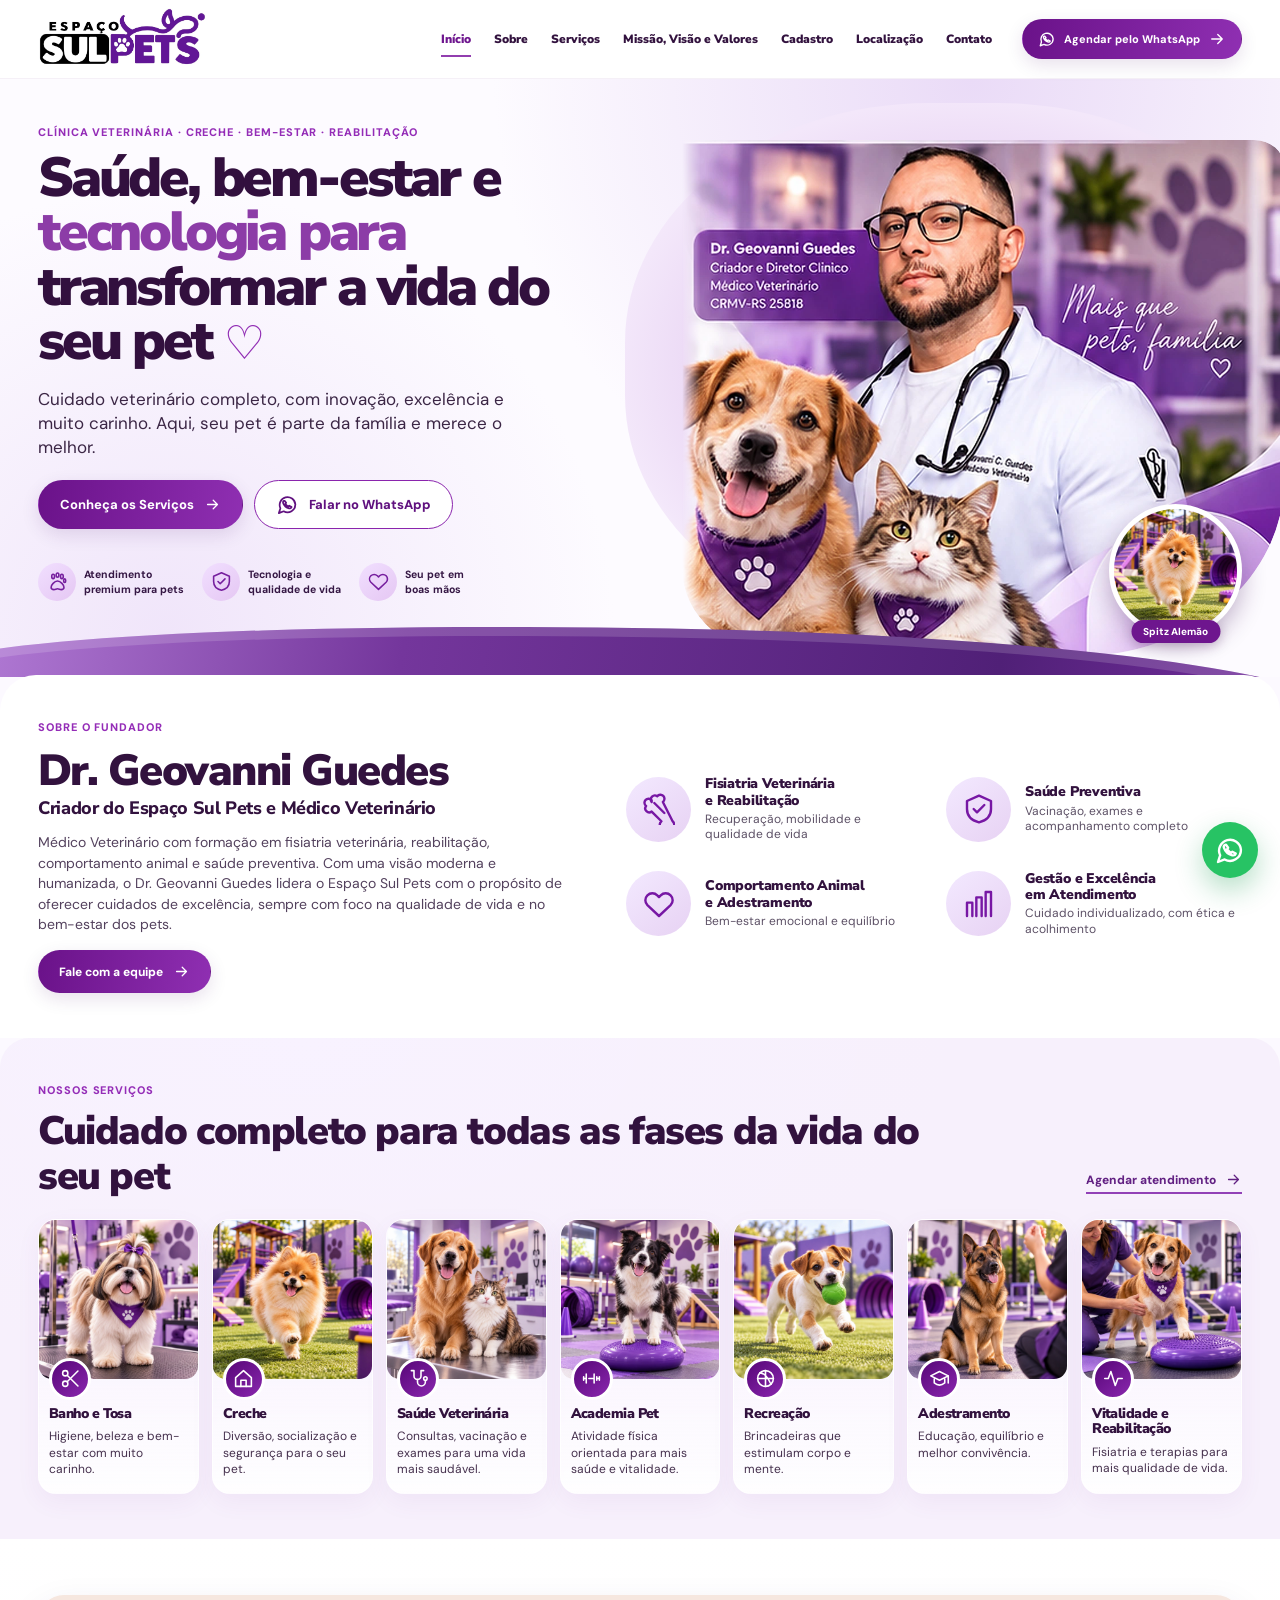
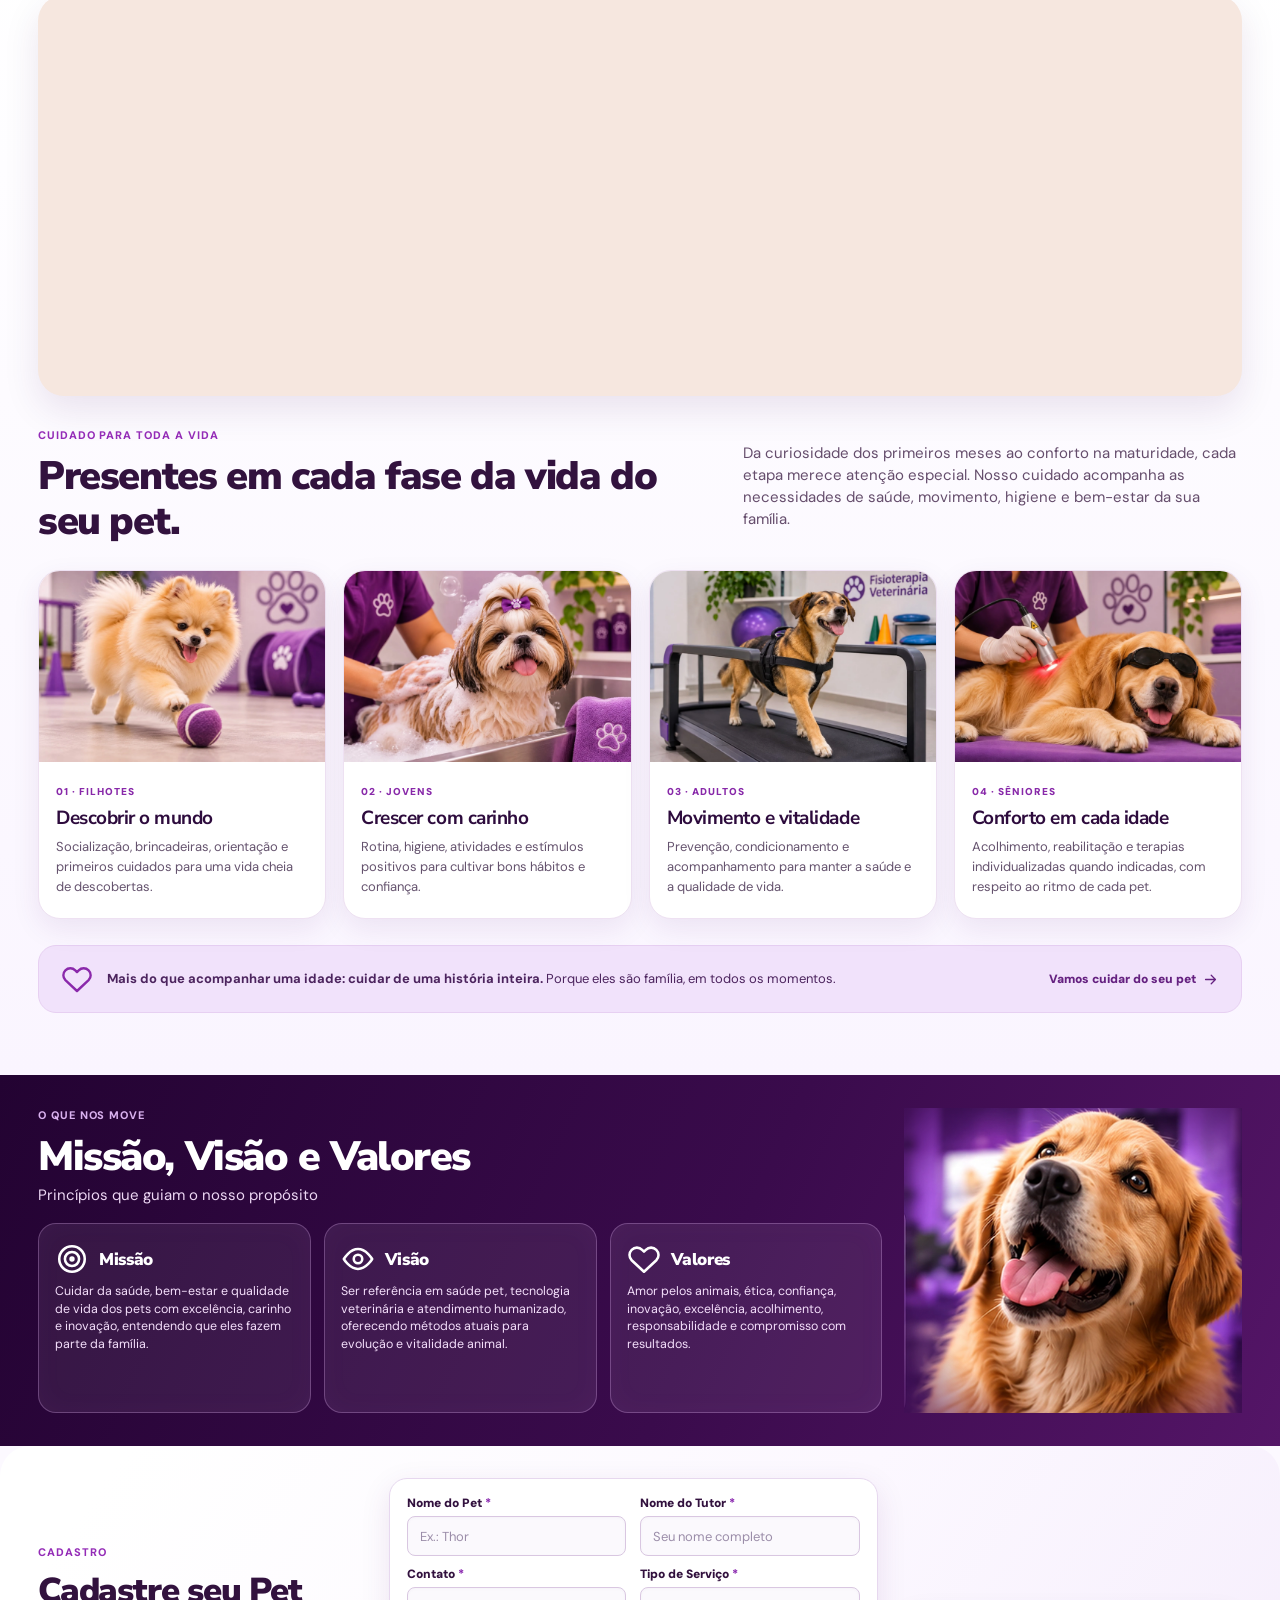
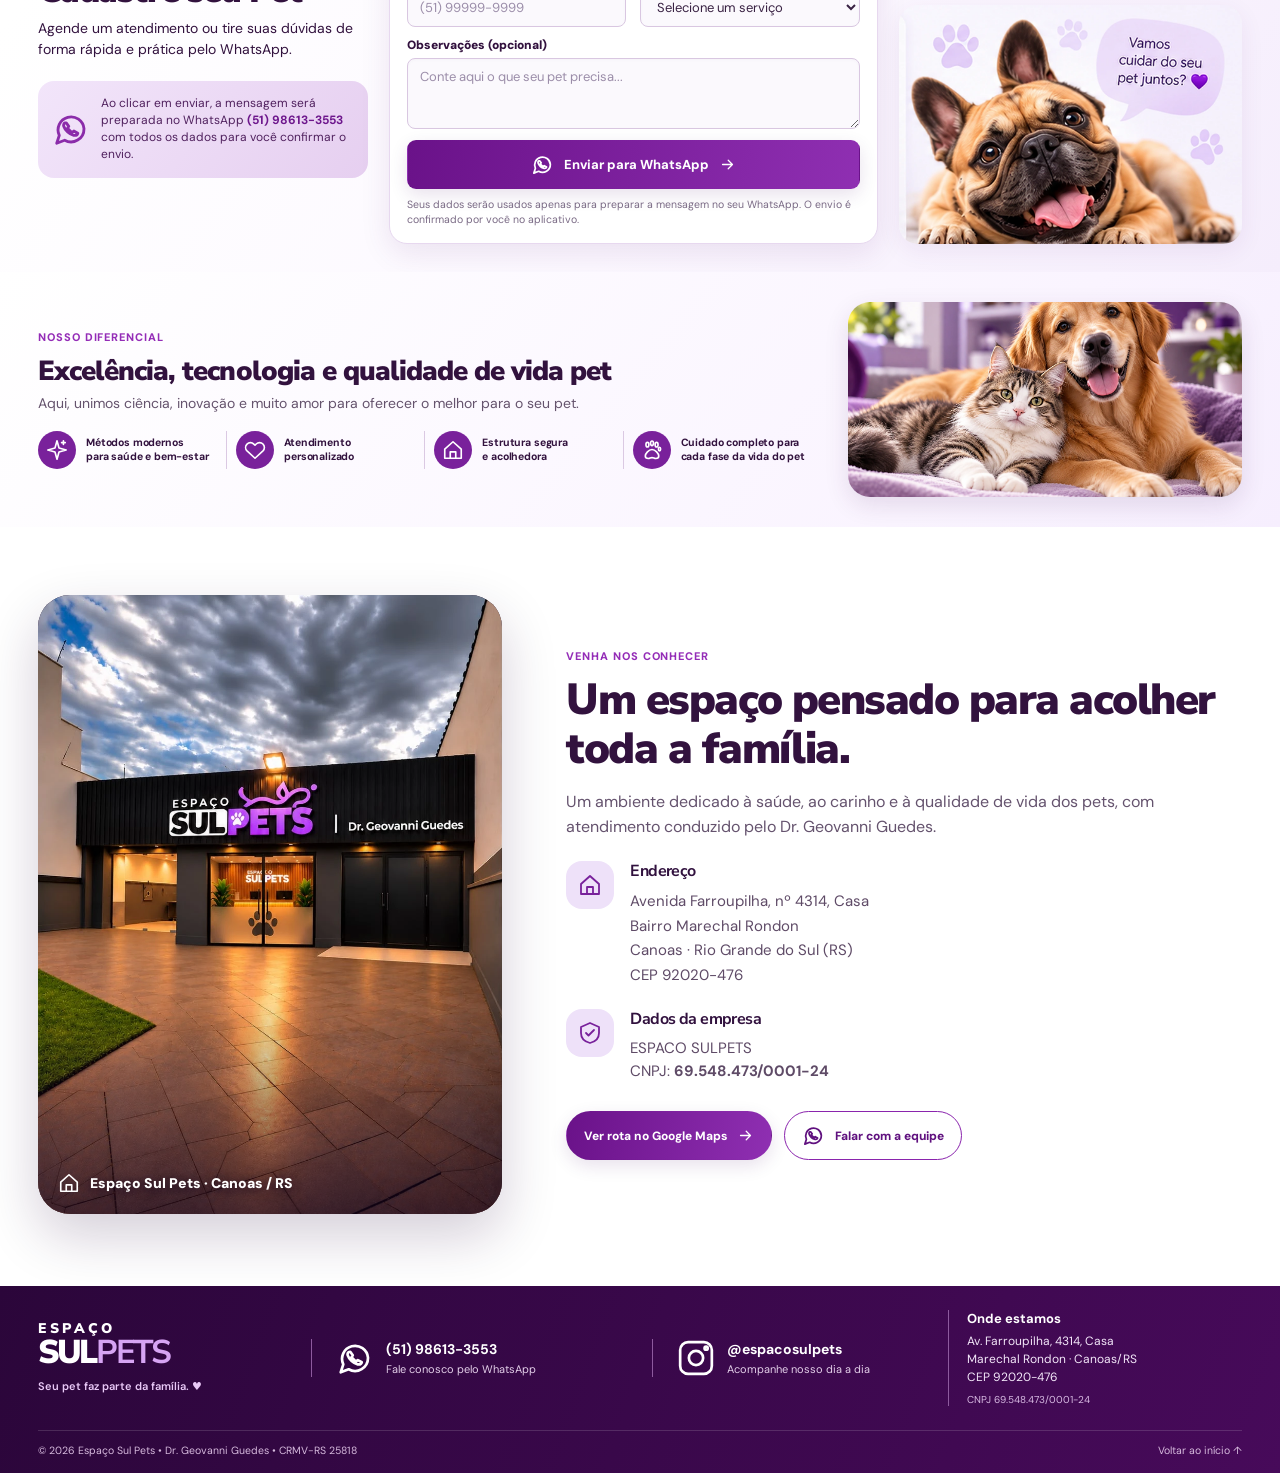
==== commit 65e5e339: "Add files via upload" ====
--- a/index.html
+++ b/index.html
@@ -4,7 +4,7 @@
   <meta charset="utf-8">
   <meta name="viewport" content="width=device-width, initial-scale=1, viewport-fit=cover">
   <meta name="theme-color" content="#540a72">
-  <meta name="description" content="Espaço Sul Pets: saúde veterinária, fisiatria, creche, banho e tosa, adestramento, academia, recreação e bem-estar. Cuidado premium para quem faz parte da família.">
+  <meta name="description" content="Espaço Sul Pets em Canoas (RS): saúde veterinária, creche, banho e tosa, fisiatria, adestramento, academia e bem-estar em todas as fases da vida. Cuidado premium para quem faz parte da família.">
   <meta property="og:type" content="website">
   <meta property="og:title" content="Espaço Sul Pets | Cuidado que transforma vidas">
   <meta property="og:description" content="Saúde, bem-estar e tecnologia para transformar a vida do seu pet. Conheça o Espaço Sul Pets e o Dr. Geovanni Guedes.">
@@ -20,6 +20,7 @@
   <script>document.documentElement.classList.add('js');</script>
   <script src="assets/js/config.js" defer></script>
   <script src="assets/js/app.js" defer></script>
+  <script type="application/ld+json">{"@context":"https://schema.org","@type":"VeterinaryCare","name":"Espaço Sul Pets","legalName":"ESPACO SULPETS","description":"Saúde, bem-estar, recreação, creche, banho e tosa e fisiatria veterinária em todas as fases da vida pet.","telephone":"+55 51 98613-3553","taxID":"69.548.473/0001-24","address":{"@type":"PostalAddress","streetAddress":"Avenida Farroupilha, 4314, Casa","addressLocality":"Canoas","addressRegion":"RS","postalCode":"92020-476","addressCountry":"BR"},"sameAs":["https://www.instagram.com/espacosulpets/"]}</script>
 </head>
 <body>
   <svg aria-hidden="true" class="svg-icons" xmlns="http://www.w3.org/2000/svg">
@@ -62,7 +63,7 @@
       <a href="#inicio" class="brand" aria-label="Espaço Sul Pets, ir para o início"><img src="assets/images/logo.webp" alt="Espaço Sul Pets" width="220" height="83"></a>
       <button class="nav-toggle" id="navToggle" type="button" aria-expanded="false" aria-controls="navMenu" aria-label="Abrir menu"><span></span><span></span><span></span></button>
       <nav class="nav" id="navMenu" aria-label="Navegação principal">
-        <a href="#inicio" class="nav__current">Início</a><a href="#sobre">Sobre</a><a href="#servicos">Serviços</a><a href="#proposito">Missão, Visão e Valores</a><a href="#cadastro">Cadastro</a><a href="#contato">Contato</a>
+        <a href="#inicio" class="nav__current">Início</a><a href="#sobre">Sobre</a><a href="#servicos">Serviços</a><a href="#proposito">Missão, Visão e Valores</a><a href="#cadastro">Cadastro</a><a href="#localizacao">Localização</a><a href="#contato">Contato</a>
       </nav>
       <a class="btn btn--primary btn--header" href="https://wa.me/5551986133553" data-whatsapp target="_blank" rel="noopener noreferrer"><svg class="icon"><use href="#i-wa"/></svg> Agendar pelo WhatsApp <svg class="icon icon--sm"><use href="#i-arrow"/></svg></a>
     </div>
@@ -120,14 +121,79 @@
       </div>
     </section>
 
+
+    <section class="life-cycle section-pad" id="ciclo-de-vida" aria-labelledby="life-title">
+      <div class="container">
+        <div class="life-cycle__banner">
+          <picture><source media="(max-width: 680px)" srcset="assets/images/vida-ciclo-mobile.webp" type="image/webp">
+          <img src="assets/images/vida-ciclo-banner.webp" alt="Do filhote ao cão idoso: cuidado em todas as fases da vida, garantindo bem-estar e saúde ao seu pet" width="1600" height="533" loading="lazy" decoding="async"></picture>
+        </div>
+        <div class="life-cycle__heading">
+          <div>
+            <p class="eyebrow">CUIDADO PARA TODA A VIDA</p>
+            <h2 id="life-title">Presentes em cada fase da vida do seu pet.</h2>
+          </div>
+          <p>Da curiosidade dos primeiros meses ao conforto na maturidade, cada etapa merece atenção especial. Nosso cuidado acompanha as necessidades de saúde, movimento, higiene e bem-estar da sua família.</p>
+        </div>
+        <div class="life-cycle__grid">
+          <article class="life-stage">
+            <div class="life-stage__photo"><img src="assets/images/vida-filhotes.webp" alt="Spitz Alemão jovem brincando com uma bolinha roxa" width="1536" height="1024" loading="lazy" decoding="async"></div>
+            <div class="life-stage__body"><span>01 · Filhotes</span><h3>Descobrir o mundo</h3><p>Socialização, brincadeiras, orientação e primeiros cuidados para uma vida cheia de descobertas.</p></div>
+          </article>
+          <article class="life-stage">
+            <div class="life-stage__photo"><img src="assets/images/vida-rotina.webp" alt="Cachorrinho Shih Tzu tomando banho com cuidado" width="1536" height="1024" loading="lazy" decoding="async"></div>
+            <div class="life-stage__body"><span>02 · Jovens</span><h3>Crescer com carinho</h3><p>Rotina, higiene, atividades e estímulos positivos para cultivar bons hábitos e confiança.</p></div>
+          </article>
+          <article class="life-stage">
+            <div class="life-stage__photo"><img src="assets/images/vida-movimento.webp" alt="Cão realizando atividade física orientada em esteira de reabilitação veterinária" width="1536" height="1024" loading="lazy" decoding="async"></div>
+            <div class="life-stage__body"><span>03 · Adultos</span><h3>Movimento e vitalidade</h3><p>Prevenção, condicionamento e acompanhamento para manter a saúde e a qualidade de vida.</p></div>
+          </article>
+          <article class="life-stage">
+            <div class="life-stage__photo"><img src="assets/images/vida-maturidade.webp" alt="Golden retriever recebendo cuidado de fotobiomodulação veterinária" width="1536" height="1024" loading="lazy" decoding="async"></div>
+            <div class="life-stage__body"><span>04 · Sêniores</span><h3>Conforto em cada idade</h3><p>Acolhimento, reabilitação e terapias individualizadas quando indicadas, com respeito ao ritmo de cada pet.</p></div>
+          </article>
+        </div>
+        <div class="life-cycle__callout"><svg class="icon" aria-hidden="true"><use href="#i-heart"></use></svg><p><strong>Mais do que acompanhar uma idade: cuidar de uma história inteira.</strong> Porque eles são família, em todos os momentos.</p><a href="#cadastro" class="life-cycle__cta">Vamos cuidar do seu pet <svg class="icon icon--sm"><use href="#i-arrow"></use></svg></a></div>
+      </div>
+    </section>
+
     <section class="purpose section-pad" id="proposito" aria-labelledby="purpose-title"><div class="container purpose__wrap"><div class="purpose__copy"><p class="eyebrow eyebrow--on-dark">O QUE NOS MOVE</p><h2 id="purpose-title">Missão, Visão e Valores</h2><p class="purpose__subtitle">Princípios que guiam o nosso propósito</p><div class="purpose__cards"><article class="purpose-card"><svg class="icon purpose-card__icon"><use href="#i-target"/></svg><h3>Missão</h3><p>Cuidar da saúde, bem-estar e qualidade de vida dos pets com excelência, carinho e inovação, entendendo que eles fazem parte da família.</p></article><article class="purpose-card"><svg class="icon purpose-card__icon"><use href="#i-eye"/></svg><h3>Visão</h3><p>Ser referência em saúde pet, tecnologia veterinária e atendimento humanizado, oferecendo métodos atuais para evolução e vitalidade animal.</p></article><article class="purpose-card"><svg class="icon purpose-card__icon"><use href="#i-heart"/></svg><h3>Valores</h3><p>Amor pelos animais, ética, confiança, inovação, excelência, acolhimento, responsabilidade e compromisso com resultados.</p></article></div></div><div class="purpose__pet"><img src="assets/images/missao-golden-v6.webp" alt="Golden retriever sorridente representa o carinho e os valores do Espaço Sul Pets" width="916" height="904"></div></div></section>
 
     <section class="registration section-pad" id="cadastro" aria-labelledby="registration-title"><div class="container registration__layout"><div class="registration__copy"><p class="eyebrow">CADASTRO</p><h2 id="registration-title">Cadastre seu Pet</h2><p>Agende um atendimento ou tire suas dúvidas de forma rápida e prática pelo WhatsApp.</p><div class="registration__tip"><svg class="icon"><use href="#i-wa"/></svg><p>Ao clicar em enviar, a mensagem será preparada no WhatsApp <strong>(51) 98613-3553</strong> com todos os dados para você confirmar o envio.</p></div></div><div class="form-shell"><form id="petForm" autocomplete="on"><div class="form-grid"><div class="field"><label for="nomePet">Nome do Pet <span aria-hidden="true">*</span></label><input id="nomePet" name="nomePet" placeholder="Ex.: Thor" required maxlength="75"></div><div class="field"><label for="nomeTutor">Nome do Tutor <span aria-hidden="true">*</span></label><input id="nomeTutor" name="nomeTutor" placeholder="Seu nome completo" autocomplete="name" required maxlength="100"></div><div class="field"><label for="contatoTutor">Contato <span aria-hidden="true">*</span></label><input id="contatoTutor" name="contatoTutor" type="tel" inputmode="tel" autocomplete="tel" placeholder="(51) 99999-9999" required maxlength="25"></div><div class="field"><label for="tipoServico">Tipo de Serviço <span aria-hidden="true">*</span></label><select id="tipoServico" name="tipoServico" required><option value="" disabled selected>Selecione um serviço</option><option>Banho e Tosa</option><option>Creche</option><option>Saúde Veterinária</option><option>Academia Pet</option><option>Recreação</option><option>Adestramento</option><option>Vitalidade e Reabilitação</option><option>Outro / Quero orientação</option></select></div><div class="field field--wide"><label for="observacoes">Observações (opcional)</label><textarea id="observacoes" name="observacoes" rows="3" maxlength="800" placeholder="Conte aqui o que seu pet precisa..."></textarea></div></div><button class="btn btn--primary form__submit" type="submit"><svg class="icon"><use href="#i-wa"/></svg> Enviar para WhatsApp <svg class="icon icon--sm"><use href="#i-arrow"/></svg></button><p class="form__privacy">Seus dados serão usados apenas para preparar a mensagem no seu WhatsApp. O envio é confirmado por você no aplicativo.</p></form></div><div class="registration__pet"><img decoding="async" src="assets/images/cadastro-bulldog-v6.webp" alt="Bulldog francês sorridente ao lado do cadastro, com mensagem de acolhimento" width="1086" height="756"></div></div></section>
 
     <section class="quality section-pad"><div class="container quality__layout"><div><p class="eyebrow">NOSSO DIFERENCIAL</p><h2>Excelência, tecnologia e qualidade de vida pet</h2><p>Aqui, unimos ciência, inovação e muito amor para oferecer o melhor para o seu pet.</p><div class="quality__features"><div><span><svg class="icon"><use href="#i-spark"/></svg></span><strong>Métodos modernos<br>para saúde e bem-estar</strong></div><div><span><svg class="icon"><use href="#i-heart"/></svg></span><strong>Atendimento<br>personalizado</strong></div><div><span><svg class="icon"><use href="#i-home"/></svg></span><strong>Estrutura segura<br>e acolhedora</strong></div><div><span><svg class="icon"><use href="#i-paw"/></svg></span><strong>Cuidado completo para<br>cada fase da vida do pet</strong></div></div></div><img class="quality__image" decoding="async" src="assets/images/diferencial-pets-v6.webp" alt="Gato e golden retriever descansando juntos em um ambiente acolhedor" width="1320" height="655"></div></section>
+
+    <section class="location section-pad" id="localizacao" aria-labelledby="location-title">
+      <div class="container location__layout">
+        <div class="location__photo">
+          <img src="assets/images/fachada-espaco-sulpets.webp" alt="Fachada do Espaço Sul Pets, com a marca da clínica e acesso de entrada" width="903" height="1600" loading="lazy" decoding="async">
+          <span class="location__photo-label"><svg class="icon" aria-hidden="true"><use href="#i-home"></use></svg> Espaço Sul Pets · Canoas / RS</span>
+        </div>
+        <div class="location__content">
+          <p class="eyebrow">VENHA NOS CONHECER</p>
+          <h2 id="location-title">Um espaço pensado para acolher toda a família.</h2>
+          <p class="location__lead">Um ambiente dedicado à saúde, ao carinho e à qualidade de vida dos pets, com atendimento conduzido pelo Dr. Geovanni Guedes.</p>
+          <div class="location__details">
+            <div class="location__icon"><svg class="icon" aria-hidden="true"><use href="#i-home"></use></svg></div>
+            <div><h3>Endereço</h3>
+              <address>Avenida Farroupilha, nº 4314, Casa<br>Bairro Marechal Rondon<br>Canoas · Rio Grande do Sul (RS)<br>CEP 92020-476</address>
+            </div>
+          </div>
+          <div class="location__details">
+            <div class="location__icon"><svg class="icon" aria-hidden="true"><use href="#i-shield"></use></svg></div>
+            <div><h3>Dados da empresa</h3><p>ESPACO SULPETS<br>CNPJ: <strong>69.548.473/0001-24</strong></p></div>
+          </div>
+          <div class="location__actions">
+            <a class="btn btn--primary" href="https://www.google.com/maps/search/?api=1&amp;query=Avenida%20Farroupilha%2C%204314%2C%20Marechal%20Rondon%2C%20Canoas%2C%20RS%2C%2092020-476" target="_blank" rel="noopener noreferrer">Ver rota no Google Maps <svg class="icon icon--sm" aria-hidden="true"><use href="#i-arrow"></use></svg></a>
+            <a class="btn btn--outline" href="https://wa.me/5551986133553" data-whatsapp target="_blank" rel="noopener noreferrer"><svg class="icon" aria-hidden="true"><use href="#i-wa"></use></svg> Falar com a equipe</a>
+          </div>
+        </div>
+      </div>
+    </section>
+
   </main>
 
-  <footer class="footer" id="contato"><div class="container footer__grid"><div class="footer__brand"><span class="footer__brand-top">ESPAÇO</span><span class="footer__brand-main">SUL<b>PETS</b></span></div><a class="footer__contact" href="https://wa.me/5551986133553" data-whatsapp target="_blank" rel="noopener noreferrer"><svg class="icon"><use href="#i-wa"/></svg><span><strong>(51) 98613-3553</strong><small>Fale conosco pelo WhatsApp</small></span></a><a class="footer__contact" href="https://www.instagram.com/espacosulpets/" data-instagram target="_blank" rel="noopener noreferrer"><svg class="icon"><use href="#i-insta"/></svg><span><strong>@espacosulpets</strong><small>Acompanhe nosso dia a dia</small></span></a><p class="footer__message">Seu pet merece<br>cuidado de excelência. <span>♥</span></p></div><div class="container footer__bottom"><small>© <span id="year">2026</span> Espaço Sul Pets • Dr. Geovanni Guedes • CRMV-RS 25818</small><a href="#inicio">Voltar ao início ↑</a></div></footer>
+  <footer class="footer" id="contato"><div class="container footer__grid"><div class="footer__brand"><span class="footer__brand-top">ESPAÇO</span><span class="footer__brand-main">SUL<b>PETS</b></span><span class="footer__brand-tagline">Seu pet faz parte da família. ♥</span></div><a class="footer__contact" href="https://wa.me/5551986133553" data-whatsapp target="_blank" rel="noopener noreferrer"><svg class="icon"><use href="#i-wa"/></svg><span><strong>(51) 98613-3553</strong><small>Fale conosco pelo WhatsApp</small></span></a><a class="footer__contact" href="https://www.instagram.com/espacosulpets/" data-instagram target="_blank" rel="noopener noreferrer"><svg class="icon"><use href="#i-insta"/></svg><span><strong>@espacosulpets</strong><small>Acompanhe nosso dia a dia</small></span></a><div class="footer__address"><strong>Onde estamos</strong><a href="#localizacao">Av. Farroupilha, 4314, Casa<br>Marechal Rondon · Canoas/RS<br>CEP 92020-476</a><small>CNPJ 69.548.473/0001-24</small></div></div><div class="container footer__bottom"><small>© <span id="year">2026</span> Espaço Sul Pets • Dr. Geovanni Guedes • CRMV-RS 25818</small><a href="#inicio">Voltar ao início ↑</a></div></footer>
   <a href="https://wa.me/5551986133553" data-whatsapp target="_blank" rel="noopener noreferrer" class="whatsapp-float" aria-label="Falar com Espaço Sul Pets no WhatsApp"><svg class="icon"><use href="#i-wa"/></svg></a>
 </body>
 </html>
--- a/assets/css/style.css
+++ b/assets/css/style.css
@@ -73,7 +73,7 @@
 .hero__swoosh{position:absolute;z-index:1;bottom:-54px;left:-5%;height:103px;width:110%;background:linear-gradient(100deg,#b781da 0,#74369c 33%,#502077 75%,#7c32a6 100%);border-radius:52% 48% 0 0/52% 72% 0 0;transform:rotate(1deg);box-shadow:inset 0 9px 0 rgba(255,255,255,.15)}
 /* Founder */
 .founder{background:#fff;border-radius:36px 36px 0 0;position:relative;z-index:2;margin-top:-2px}
-.founder__layout{display:grid;grid-template-columns:47% 53%;gap:42px;align-items:center}
+.founder__layout{display:grid;grid-template-columns:minmax(0,47fr) minmax(0,53fr);gap:42px;align-items:center}
 .founder h2{font-size:clamp(35px,3.4vw,46px);margin-bottom:2px}
 .founder__copy h3{font-size:18px;line-height:1.3;font-weight:800;margin-bottom:12px;letter-spacing:-.02em}
 .founder__copy p:not(.eyebrow){font-size:14px;line-height:1.46;max-width:525px;color:#53415d}
@@ -355,3 +355,88 @@
 
 /* Transição fotográfica suave no banner institucional desktop. */
 @media(min-width:991px){.purpose__pet img{mask-image:radial-gradient(ellipse 78% 82% at 52% 50%,#000 60%,transparent 100%)}}
+
+
+/* V7 — ciclo de vida, localização e dados oficiais. */
+.life-cycle{position:relative;overflow:hidden;background:linear-gradient(180deg,#fff 0%,#faf5ff 100%);padding-block:56px 62px}
+.life-cycle__banner{overflow:hidden;border-radius:26px;box-shadow:0 14px 36px rgba(63,13,85,.10);margin-bottom:32px;background:#f6e7df}
+.life-cycle__banner img{display:block;width:100%;height:auto;aspect-ratio:1600/533;object-fit:contain}
+.life-cycle__heading{display:grid;grid-template-columns:minmax(0,1.15fr) minmax(0,.85fr);gap:30px;align-items:center;margin-bottom:26px}
+.life-cycle__heading h2{font-size:clamp(29px,3.1vw,43px);max-width:720px}
+.life-cycle__heading>p{font-size:15px;color:var(--muted);max-width:55ch}
+.life-cycle__grid{display:grid;grid-template-columns:repeat(4,minmax(0,1fr));gap:17px}
+.life-stage{min-width:0;display:flex;flex-direction:column;overflow:hidden;border-radius:22px;background:#fff;box-shadow:0 10px 28px rgba(84,25,119,.085);border:1px solid #eee1f2;transition:transform .2s,box-shadow .2s}
+.life-stage:hover{transform:translateY(-3px);box-shadow:0 15px 36px rgba(84,25,119,.16)}
+.life-stage__photo{width:100%;overflow:hidden;aspect-ratio:3/2;background:#e9d4f3}
+.life-stage__photo img{width:100%;height:100%;object-fit:cover;object-position:50% 50%}
+.life-stage__body{padding:17px 17px 21px}
+.life-stage__body span{color:#8829a9;font-weight:900;text-transform:uppercase;font-size:10px;letter-spacing:.1em}
+.life-stage__body h3{font-size:19px;line-height:1.19;color:#2d0b3d;margin:7px 0 8px;letter-spacing:-.025em}
+.life-stage__body p{font-size:13px;color:#65536e;line-height:1.53}
+.life-cycle__callout{margin-top:26px;padding:17px 22px;display:flex;gap:14px;align-items:center;border-radius:18px;background:#f1e2fb;border:1px solid #e7d0f2}
+.life-cycle__callout>.icon{width:32px;height:32px;color:#8b29ab}
+.life-cycle__callout p{flex:1;font-size:13px;line-height:1.45;color:#4c245e}
+.life-cycle__callout a{color:#652180;display:inline-flex;gap:6px;align-items:center;font-weight:900;font-size:12px;white-space:nowrap}
+.location{background:#fff;padding-block:68px 72px}
+.location__layout{display:grid;grid-template-columns:minmax(0,.79fr) minmax(0,1.15fr);gap:clamp(28px,5vw,88px);align-items:center}
+.location__photo{position:relative;isolation:isolate;overflow:hidden;border-radius:32px;box-shadow:0 22px 55px rgba(40,8,59,.2);aspect-ratio:3/4;background:#2c1833;width:100%;max-width:500px;justify-self:center}
+.location__photo>img{display:block;width:100%;height:100%;object-fit:cover;object-position:center 48%}
+.location__photo:after{content:'';position:absolute;inset:66% 0 0;background:linear-gradient(transparent,rgba(19,3,28,.68));pointer-events:none}
+.location__photo-label{position:absolute;z-index:2;bottom:20px;left:20px;right:20px;display:flex;align-items:center;gap:10px;color:#fff;font-weight:900;font-size:14px;text-shadow:0 2px 10px #160720}
+.location__photo-label .icon{width:22px;height:22px}
+.location__content{min-width:0}
+.location__content h2{font-size:clamp(31px,3.4vw,47px);max-width:660px}
+.location__lead{margin-top:15px;max-width:60ch;font-size:16px;line-height:1.59;color:#65536e}
+.location__details{display:flex;gap:16px;align-items:flex-start;margin-top:22px}
+.location__icon{flex:none;width:48px;height:48px;display:grid;place-items:center;border-radius:16px;background:#eee1f9;color:#78219b}
+.location__icon .icon{width:24px;height:24px}
+.location__details h3{font-size:16px;line-height:1.3;margin-bottom:7px;color:#31113e}
+.location__details address{font-style:normal;font-size:15px;line-height:1.63;color:#5f4b67}
+.location__details p{font-size:15px;line-height:1.55;color:#5f4b67}
+.location__actions{margin-top:28px;display:flex;gap:12px;flex-wrap:wrap}
+.location__actions .btn{font-size:12px;min-height:45px;padding-inline:17px}
+.footer__brand-tagline{font-family:var(--body);letter-spacing:0;font-size:11px;font-weight:600;white-space:normal;line-height:1.5;color:#e9c9f7;margin-top:9px}
+.footer__address{padding-left:18px;border-left:1px solid #8d5a9e;display:flex;flex-direction:column;gap:6px;min-width:0}
+.footer__address strong{font-size:13px}
+.footer__address a{font-size:12px;line-height:1.48;color:#f3e7f9}
+.footer__address small{font-size:10px;color:#d9bce4}
+@media(max-width:1190px){
+ .life-cycle__grid{gap:12px}.life-stage__body{padding:14px}.life-stage__body h3{font-size:17px}
+ .location__layout{gap:32px}
+}
+@media(max-width:990px){
+ .life-cycle__grid{grid-template-columns:repeat(2,minmax(0,1fr));gap:18px}
+ .life-cycle__heading{grid-template-columns:1fr;gap:12px}
+ .location__layout{grid-template-columns:minmax(0,.9fr) minmax(0,1.1fr);gap:26px}
+ .location__photo{aspect-ratio:3/4}
+ .location__content h2{font-size:clamp(28px,3.8vw,37px)}
+ .location__actions{gap:9px}.location__actions .btn{white-space:normal;line-height:1.3}
+}
+@media(max-width:680px){
+ .life-cycle{padding-block:42px 46px}
+ .life-cycle__banner{display:block;border-radius:19px;margin-bottom:25px}.life-cycle__banner img{height:148px;aspect-ratio:auto;object-fit:cover;object-position:center 49%}
+ .life-cycle__heading{margin-bottom:23px}
+ .life-cycle__heading>p{font-size:14px}
+ .life-cycle__grid{gap:13px}
+ .life-stage__body h3{font-size:16px}
+ .life-stage__body p{font-size:12.5px}
+ .life-cycle__callout{flex-wrap:wrap;gap:10px;padding:16px}
+ .life-cycle__callout p{flex-basis:calc(100% - 50px)}
+ .life-cycle__callout a{margin-left:42px}
+ .location{padding-block:48px}
+ .location__layout{grid-template-columns:1fr;gap:25px}
+ .location__photo{max-width:440px;aspect-ratio:4/5}
+ .location__content h2{font-size:clamp(30px,7vw,39px)}
+ .location__lead{font-size:15px}
+ .footer__address{border:0;padding-left:0}
+}
+@media(max-width:460px){
+ .life-cycle__grid{grid-template-columns:1fr;gap:17px}
+ .life-stage__photo{aspect-ratio:3/2}
+ .life-stage__body{padding:17px 18px 19px}
+ .life-stage__body h3{font-size:19px}
+ .life-stage__body p{font-size:14px}
+ .location__actions{flex-direction:column;align-items:stretch}
+ .location__actions .btn{white-space:normal;text-align:center;justify-content:center;line-height:1.35}
+ .footer__address{border-top:1px solid #fff2;padding-top:14px}
+}
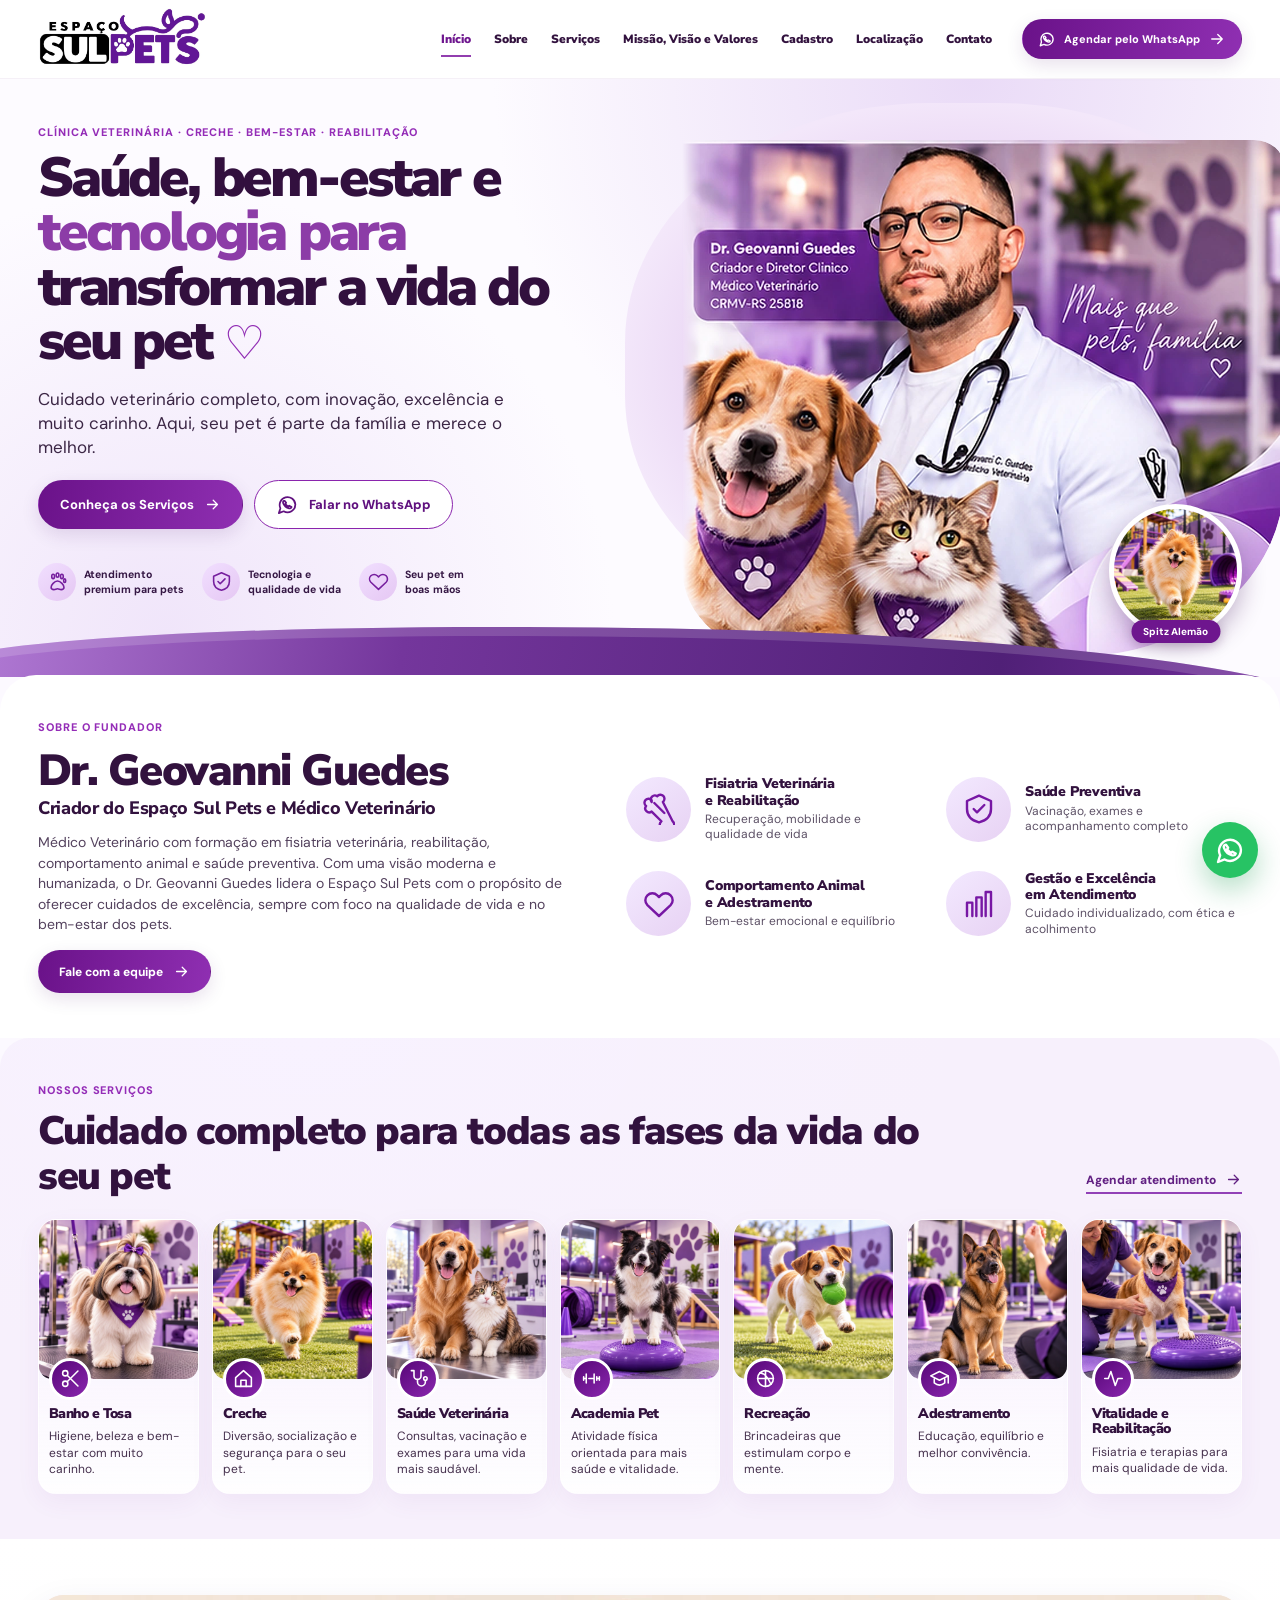
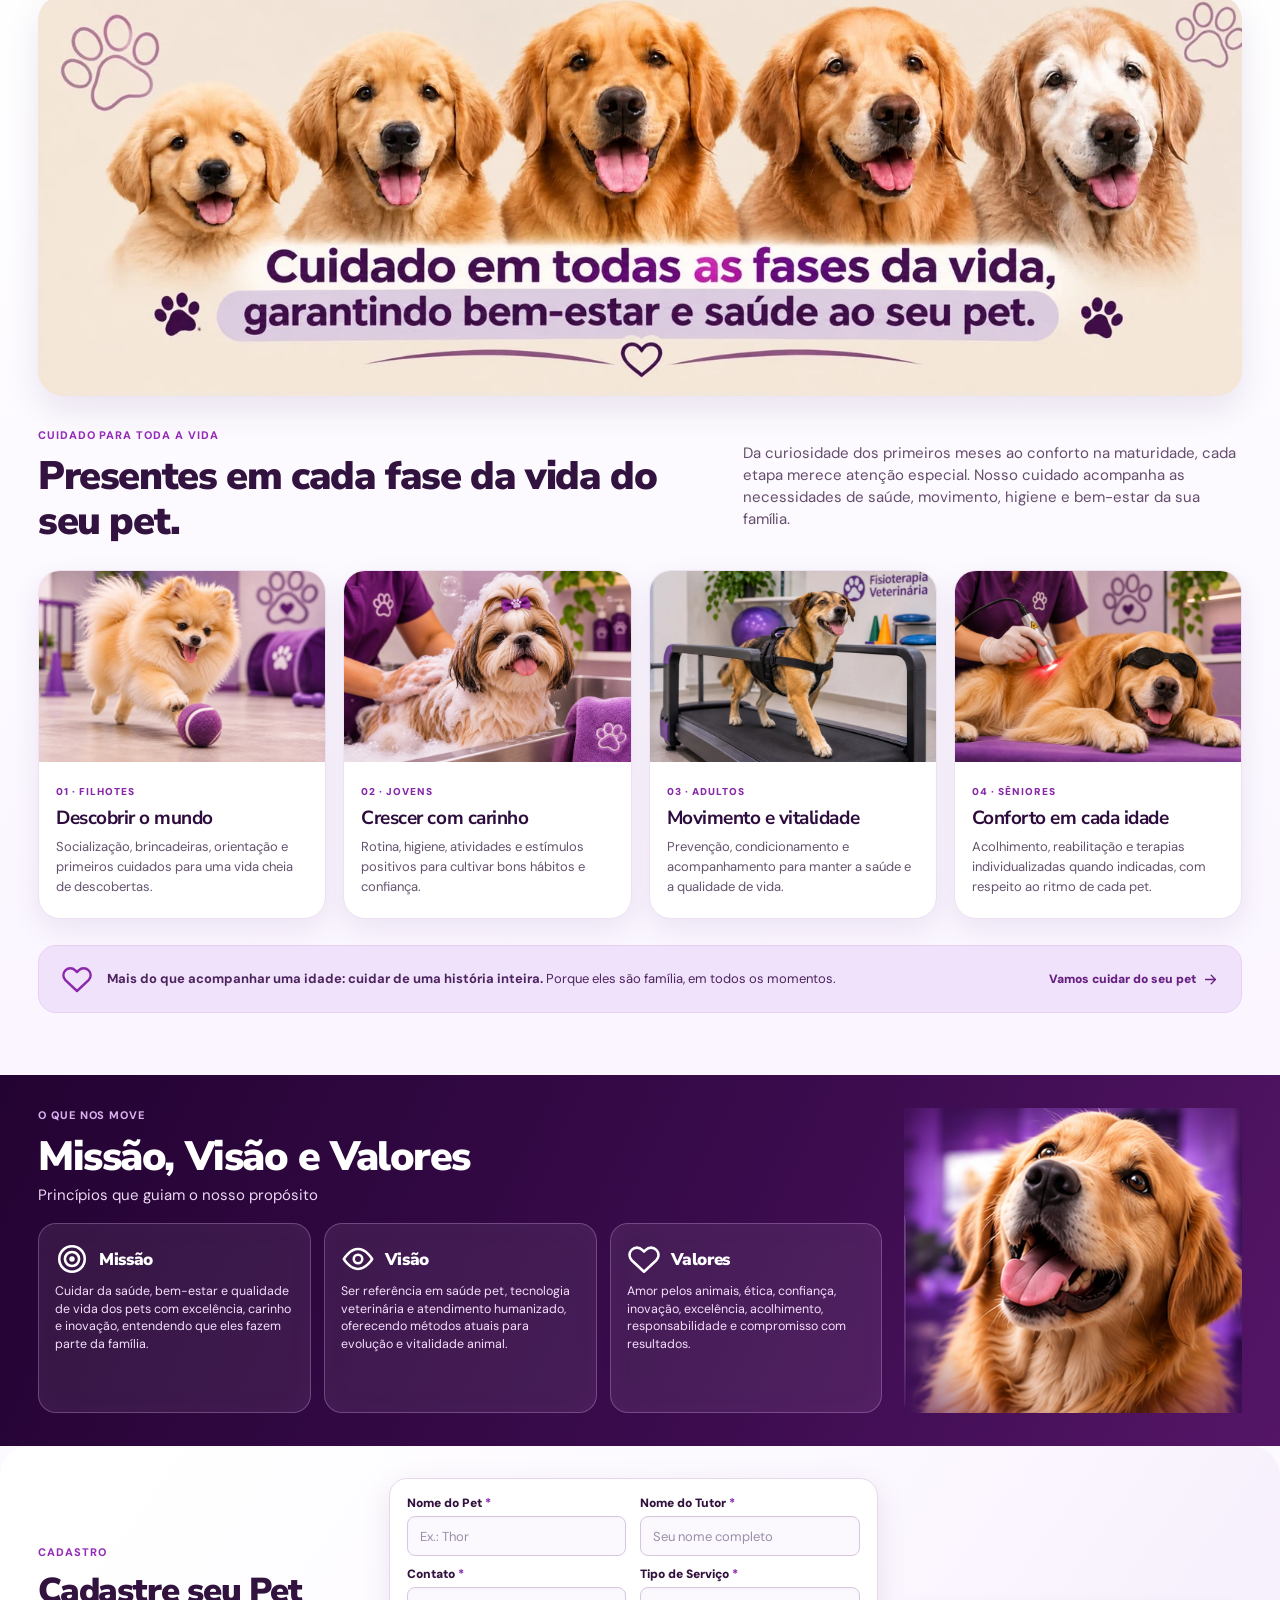
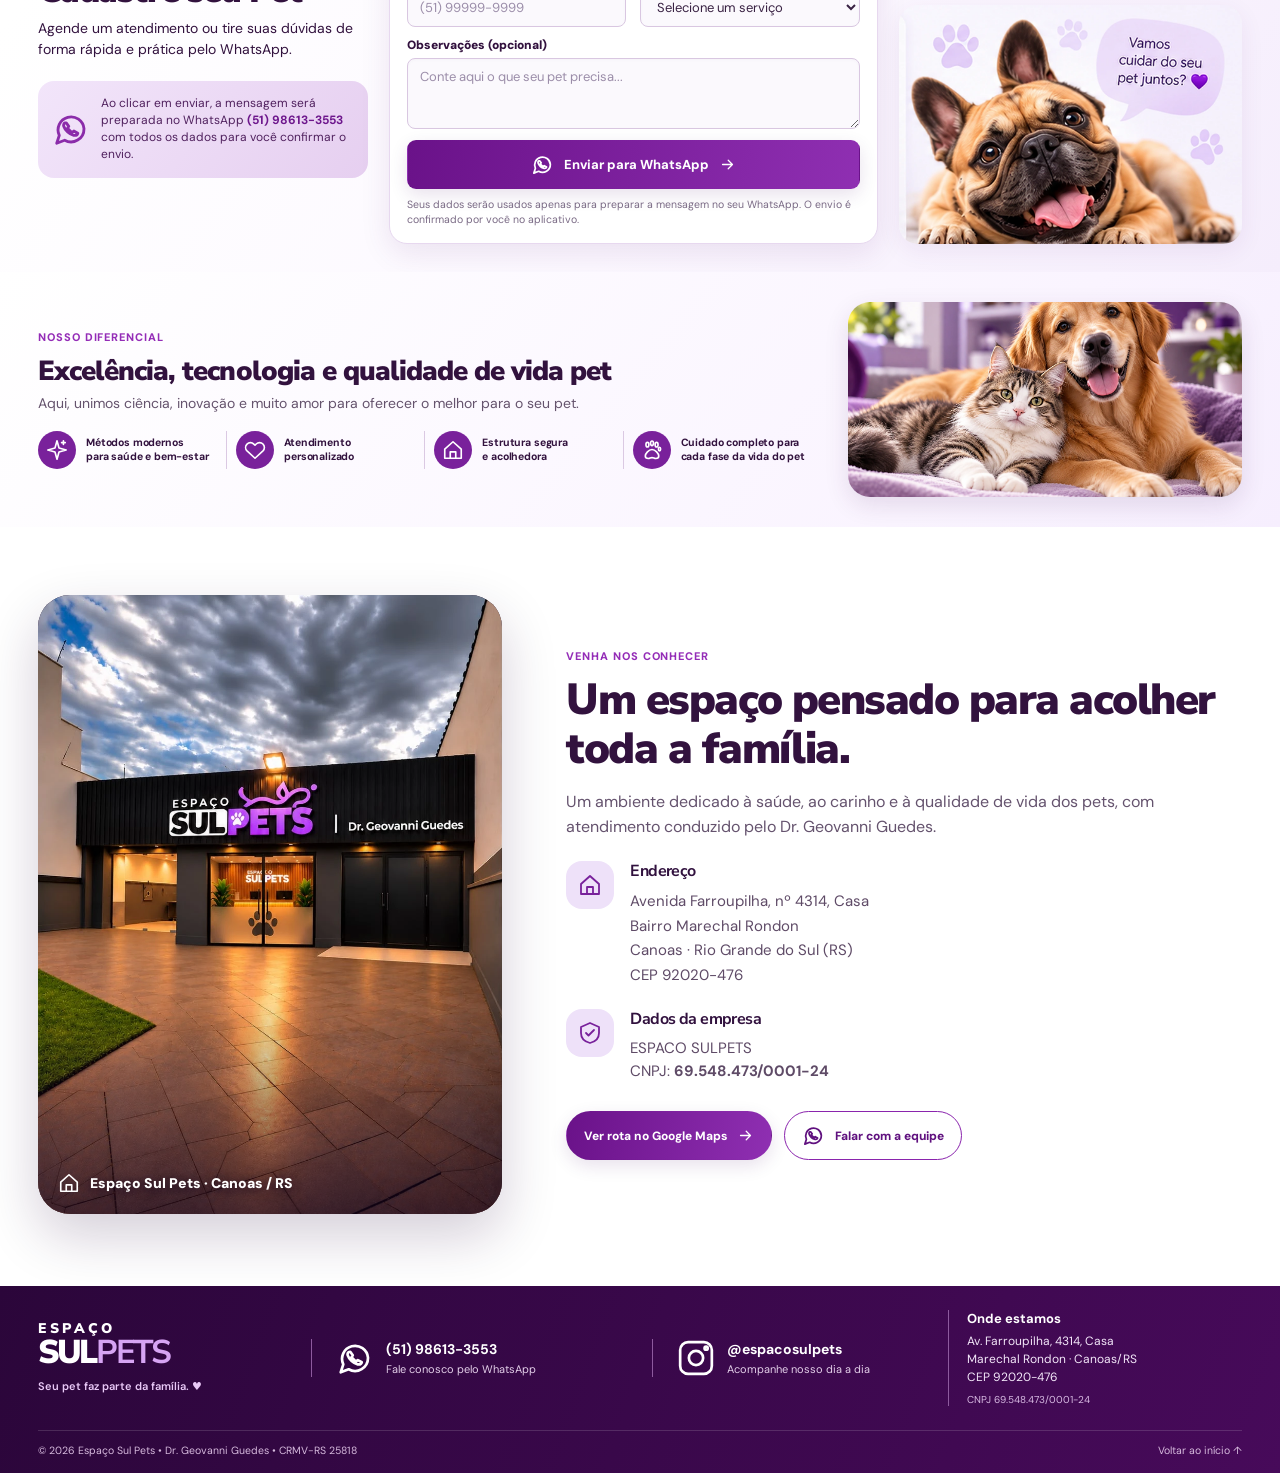
==== commit 7933f6c2: "Update index.html Atualizado número de contato." ====
--- a/index.html
+++ b/index.html
@@ -65,7 +65,7 @@
       <nav class="nav" id="navMenu" aria-label="Navegação principal">
         <a href="#inicio" class="nav__current">Início</a><a href="#sobre">Sobre</a><a href="#servicos">Serviços</a><a href="#proposito">Missão, Visão e Valores</a><a href="#cadastro">Cadastro</a><a href="#localizacao">Localização</a><a href="#contato">Contato</a>
       </nav>
-      <a class="btn btn--primary btn--header" href="https://wa.me/5551986133553" data-whatsapp target="_blank" rel="noopener noreferrer"><svg class="icon"><use href="#i-wa"/></svg> Agendar pelo WhatsApp <svg class="icon icon--sm"><use href="#i-arrow"/></svg></a>
+      <a class="btn btn--primary btn--header" href="https://wa.me/5551993049408" data-whatsapp target="_blank" rel="noopener noreferrer"><svg class="icon"><use href="#i-wa"/></svg> Agendar pelo WhatsApp <svg class="icon icon--sm"><use href="#i-arrow"/></svg></a>
     </div>
   </header>
 
@@ -77,7 +77,7 @@
           <p class="eyebrow">CLÍNICA VETERINÁRIA · CRECHE · BEM-ESTAR · REABILITAÇÃO</p>
           <h1 id="hero-title">Saúde, bem-estar e <span>tecnologia para</span> transformar a vida do seu pet <span class="hero__heart">♡</span></h1>
           <p class="hero__lead">Cuidado veterinário completo, com inovação, excelência e muito carinho. Aqui, seu pet é parte da família e merece o melhor.</p>
-          <div class="hero__actions"><a class="btn btn--primary" href="#servicos">Conheça os Serviços <svg class="icon icon--sm"><use href="#i-arrow"/></svg></a><a class="btn btn--outline" href="https://wa.me/5551986133553" data-whatsapp target="_blank" rel="noopener noreferrer"><svg class="icon"><use href="#i-wa"/></svg> Falar no WhatsApp</a></div>
+          <div class="hero__actions"><a class="btn btn--primary" href="#servicos">Conheça os Serviços <svg class="icon icon--sm"><use href="#i-arrow"/></svg></a><a class="btn btn--outline" href="https://wa.me/5551993049408" data-whatsapp target="_blank" rel="noopener noreferrer"><svg class="icon"><use href="#i-wa"/></svg> Falar no WhatsApp</a></div>
           <div class="hero__trust">
             <div><span class="trust-icon"><svg class="icon"><use href="#i-paw"/></svg></span><span>Atendimento<br>premium para pets</span></div>
             <div><span class="trust-icon"><svg class="icon"><use href="#i-shield"/></svg></span><span>Tecnologia e<br>qualidade de vida</span></div>
@@ -185,7 +185,7 @@
           </div>
           <div class="location__actions">
             <a class="btn btn--primary" href="https://www.google.com/maps/search/?api=1&amp;query=Avenida%20Farroupilha%2C%204314%2C%20Marechal%20Rondon%2C%20Canoas%2C%20RS%2C%2092020-476" target="_blank" rel="noopener noreferrer">Ver rota no Google Maps <svg class="icon icon--sm" aria-hidden="true"><use href="#i-arrow"></use></svg></a>
-            <a class="btn btn--outline" href="https://wa.me/5551986133553" data-whatsapp target="_blank" rel="noopener noreferrer"><svg class="icon" aria-hidden="true"><use href="#i-wa"></use></svg> Falar com a equipe</a>
+            <a class="btn btn--outline" href="https://wa.me/5551993049408" data-whatsapp target="_blank" rel="noopener noreferrer"><svg class="icon" aria-hidden="true"><use href="#i-wa"></use></svg> Falar com a equipe</a>
           </div>
         </div>
       </div>
@@ -193,7 +193,7 @@
 
   </main>
 
-  <footer class="footer" id="contato"><div class="container footer__grid"><div class="footer__brand"><span class="footer__brand-top">ESPAÇO</span><span class="footer__brand-main">SUL<b>PETS</b></span><span class="footer__brand-tagline">Seu pet faz parte da família. ♥</span></div><a class="footer__contact" href="https://wa.me/5551986133553" data-whatsapp target="_blank" rel="noopener noreferrer"><svg class="icon"><use href="#i-wa"/></svg><span><strong>(51) 98613-3553</strong><small>Fale conosco pelo WhatsApp</small></span></a><a class="footer__contact" href="https://www.instagram.com/espacosulpets/" data-instagram target="_blank" rel="noopener noreferrer"><svg class="icon"><use href="#i-insta"/></svg><span><strong>@espacosulpets</strong><small>Acompanhe nosso dia a dia</small></span></a><div class="footer__address"><strong>Onde estamos</strong><a href="#localizacao">Av. Farroupilha, 4314, Casa<br>Marechal Rondon · Canoas/RS<br>CEP 92020-476</a><small>CNPJ 69.548.473/0001-24</small></div></div><div class="container footer__bottom"><small>© <span id="year">2026</span> Espaço Sul Pets • Dr. Geovanni Guedes • CRMV-RS 25818</small><a href="#inicio">Voltar ao início ↑</a></div></footer>
-  <a href="https://wa.me/5551986133553" data-whatsapp target="_blank" rel="noopener noreferrer" class="whatsapp-float" aria-label="Falar com Espaço Sul Pets no WhatsApp"><svg class="icon"><use href="#i-wa"/></svg></a>
+  <footer class="footer" id="contato"><div class="container footer__grid"><div class="footer__brand"><span class="footer__brand-top">ESPAÇO</span><span class="footer__brand-main">SUL<b>PETS</b></span><span class="footer__brand-tagline">Seu pet faz parte da família. ♥</span></div><a class="footer__contact" href="https://wa.me/5551993049408" data-whatsapp target="_blank" rel="noopener noreferrer"><svg class="icon"><use href="#i-wa"/></svg><span><strong>(51) 98613-3553</strong><small>Fale conosco pelo WhatsApp</small></span></a><a class="footer__contact" href="https://www.instagram.com/espacosulpets/" data-instagram target="_blank" rel="noopener noreferrer"><svg class="icon"><use href="#i-insta"/></svg><span><strong>@espacosulpets</strong><small>Acompanhe nosso dia a dia</small></span></a><div class="footer__address"><strong>Onde estamos</strong><a href="#localizacao">Av. Farroupilha, 4314, Casa<br>Marechal Rondon · Canoas/RS<br>CEP 92020-476</a><small>CNPJ 69.548.473/0001-24</small></div></div><div class="container footer__bottom"><small>© <span id="year">2026</span> Espaço Sul Pets • Dr. Geovanni Guedes • CRMV-RS 25818</small><a href="#inicio">Voltar ao início ↑</a></div></footer>
+  <a href="https://wa.me/5551993049408" data-whatsapp target="_blank" rel="noopener noreferrer" class="whatsapp-float" aria-label="Falar com Espaço Sul Pets no WhatsApp"><svg class="icon"><use href="#i-wa"/></svg></a>
 </body>
 </html>
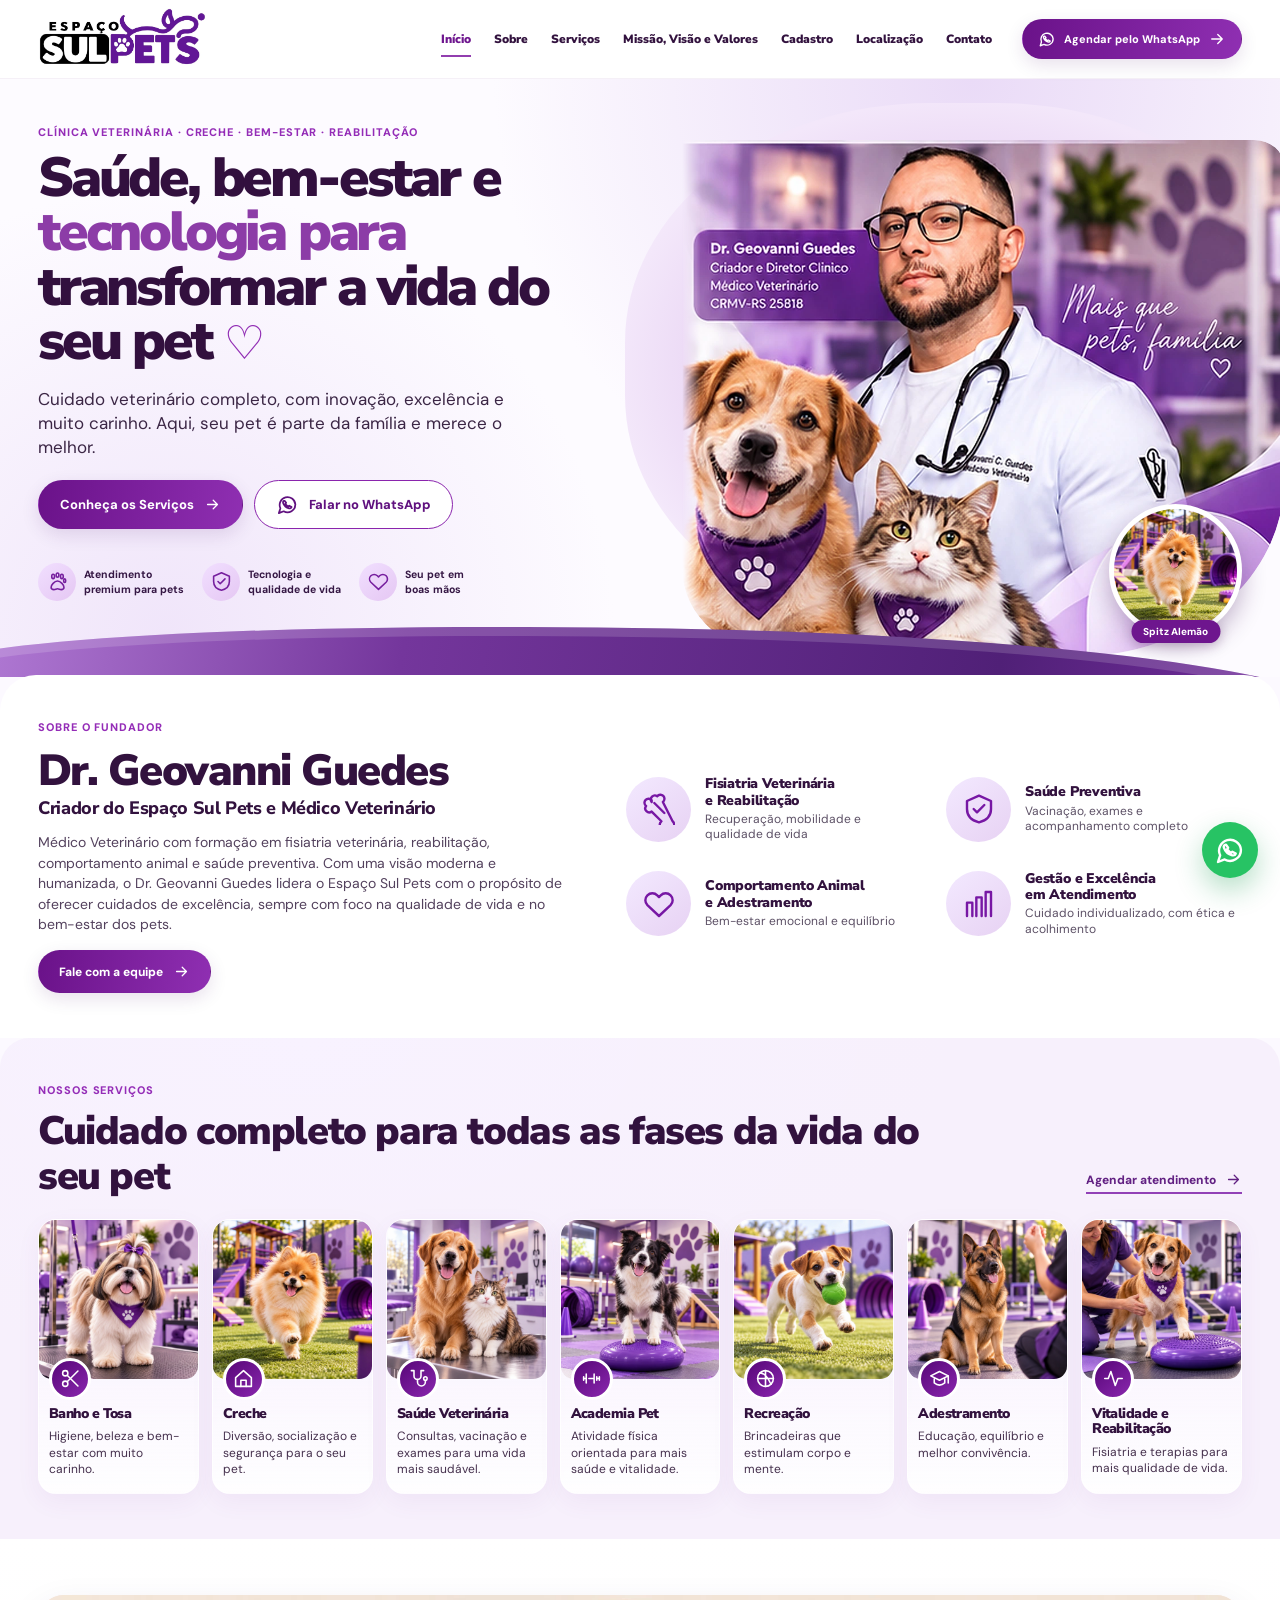
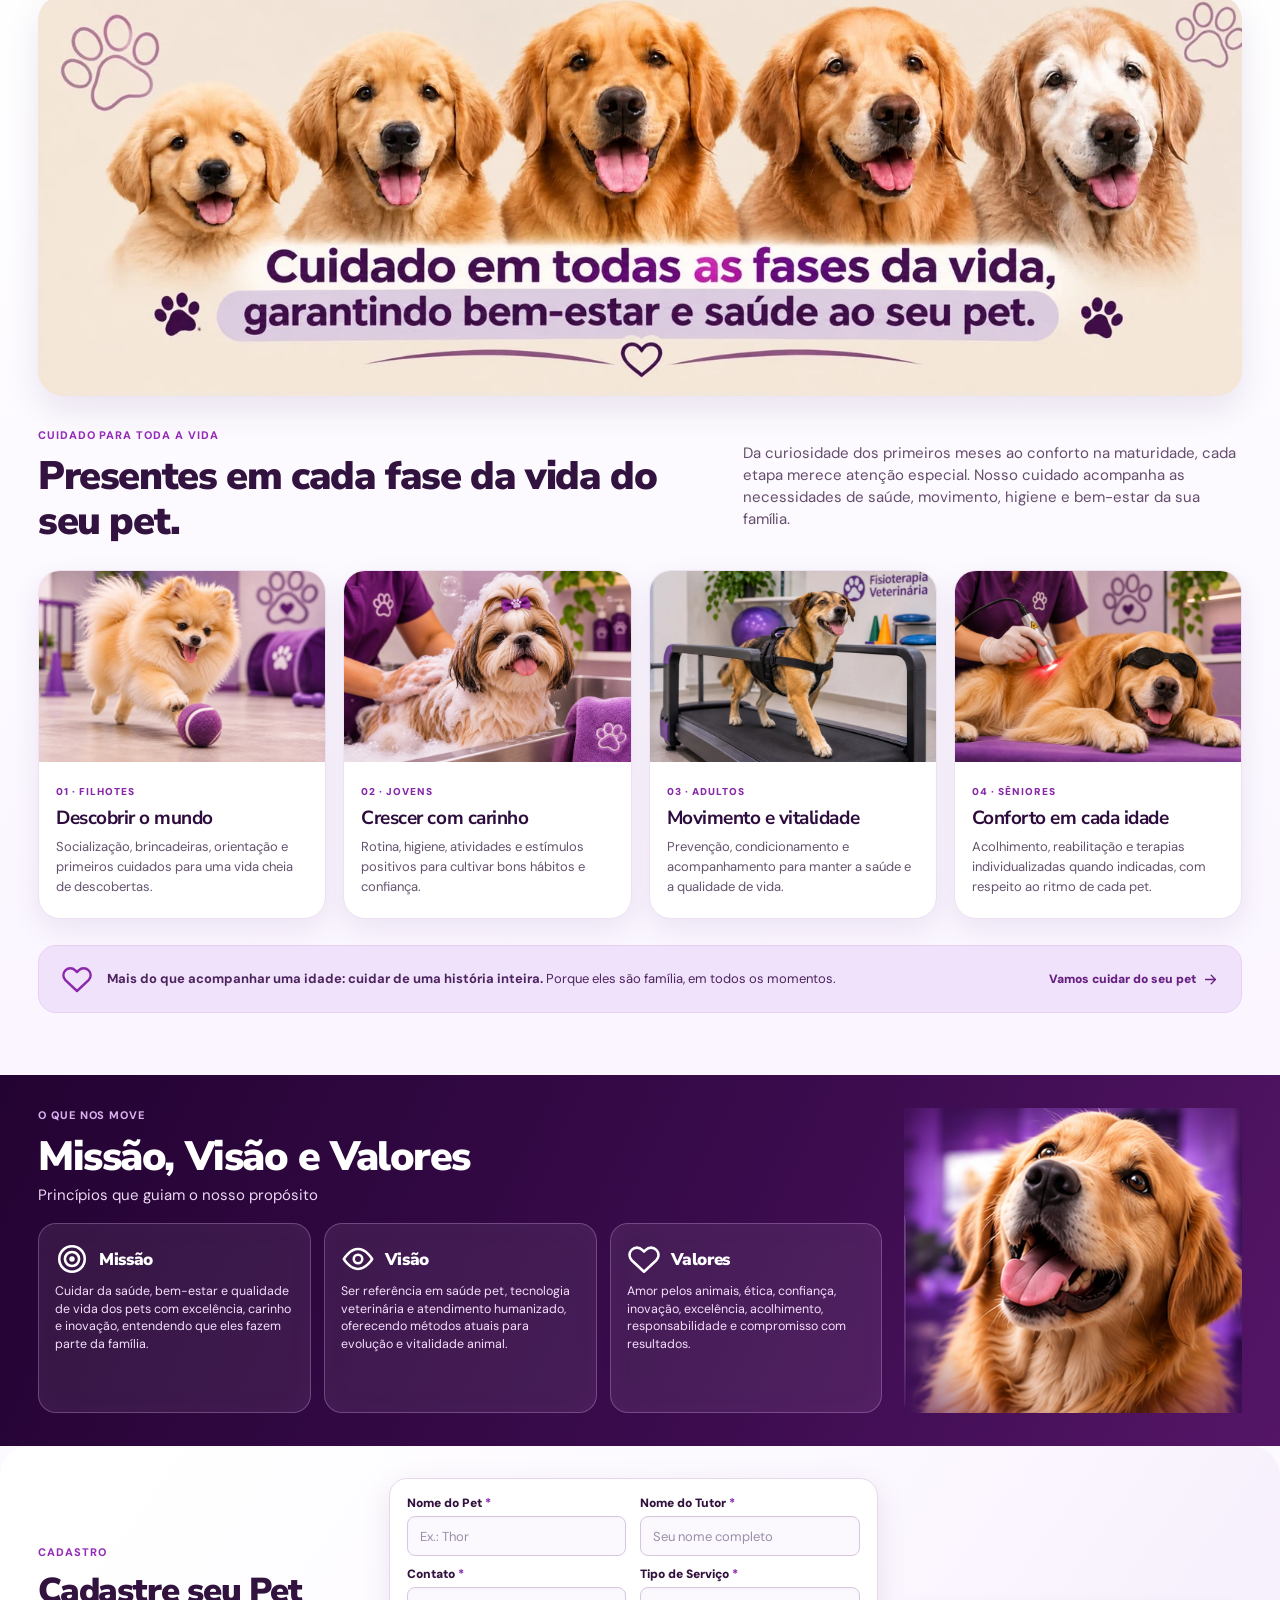
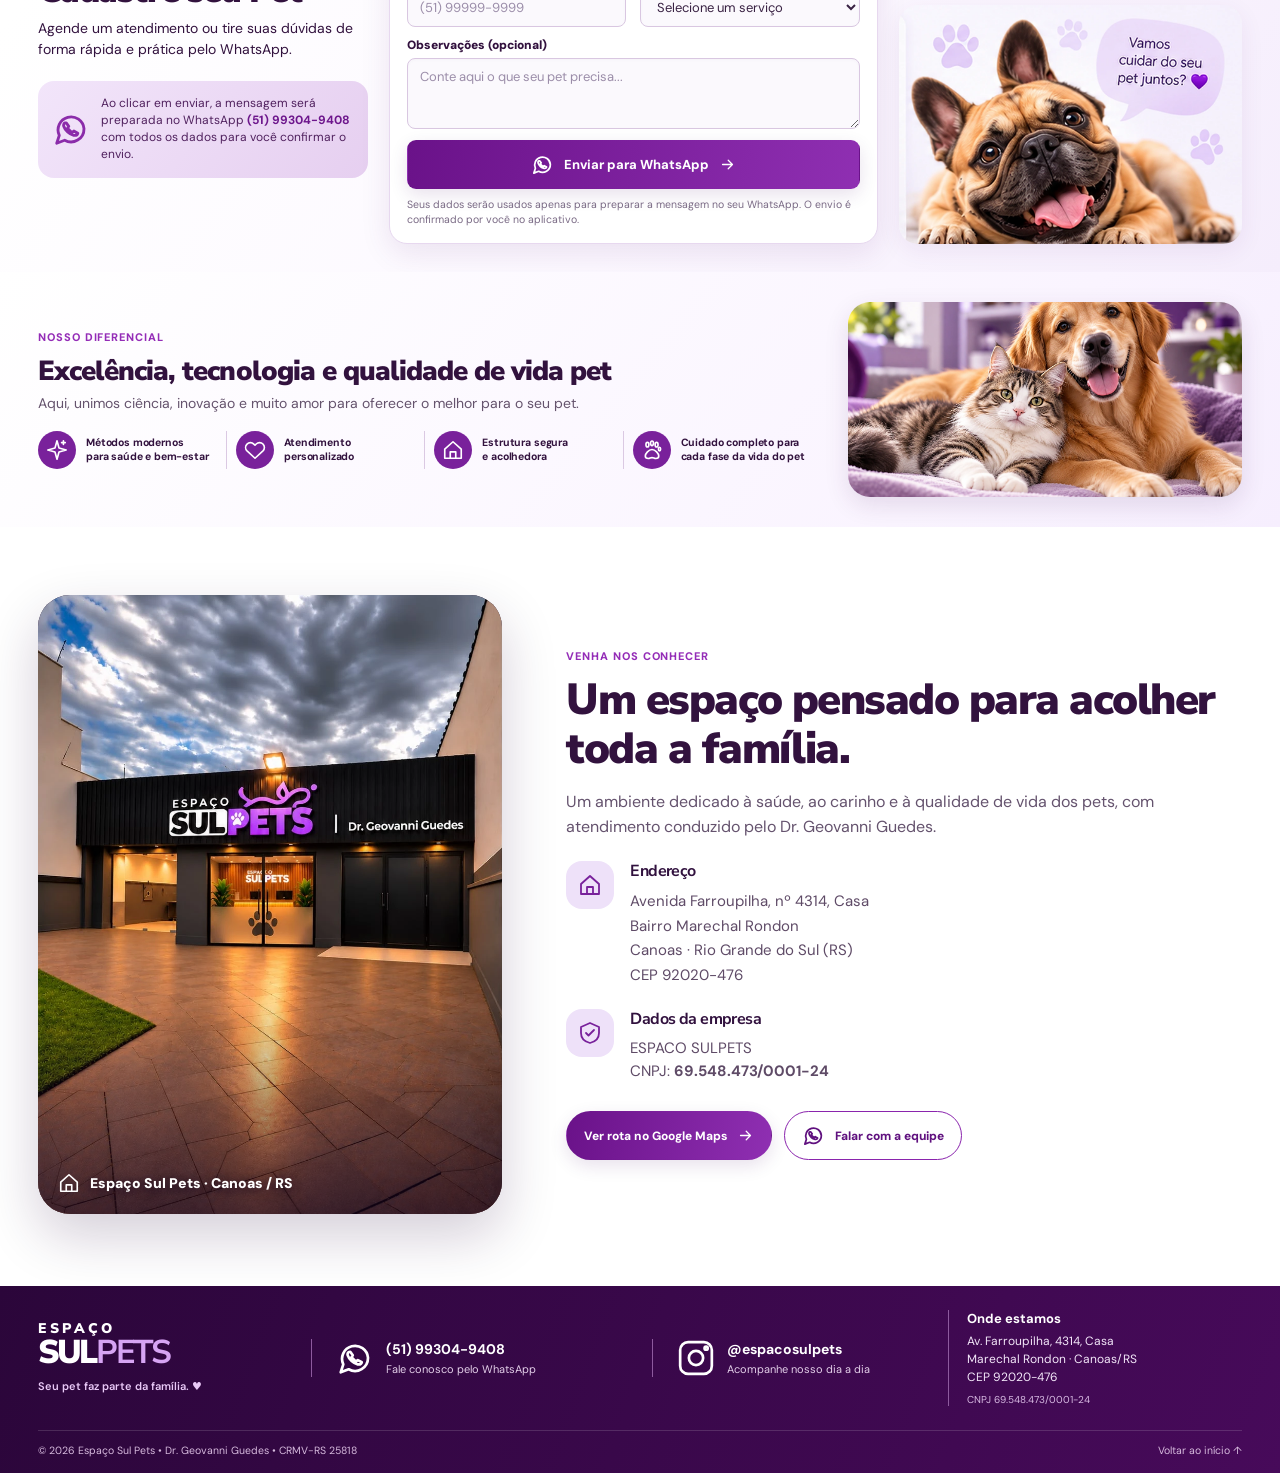
==== commit a84849d6: "Add files via upload" ====
--- a/index.html
+++ b/index.html
@@ -20,7 +20,7 @@
   <script>document.documentElement.classList.add('js');</script>
   <script src="assets/js/config.js" defer></script>
   <script src="assets/js/app.js" defer></script>
-  <script type="application/ld+json">{"@context":"https://schema.org","@type":"VeterinaryCare","name":"Espaço Sul Pets","legalName":"ESPACO SULPETS","description":"Saúde, bem-estar, recreação, creche, banho e tosa e fisiatria veterinária em todas as fases da vida pet.","telephone":"+55 51 98613-3553","taxID":"69.548.473/0001-24","address":{"@type":"PostalAddress","streetAddress":"Avenida Farroupilha, 4314, Casa","addressLocality":"Canoas","addressRegion":"RS","postalCode":"92020-476","addressCountry":"BR"},"sameAs":["https://www.instagram.com/espacosulpets/"]}</script>
+  <script type="application/ld+json">{"@context":"https://schema.org","@type":"VeterinaryCare","name":"Espaço Sul Pets","legalName":"ESPACO SULPETS","description":"Saúde, bem-estar, recreação, creche, banho e tosa e fisiatria veterinária em todas as fases da vida pet.","telephone":"+55 51 99304-9408","taxID":"69.548.473/0001-24","address":{"@type":"PostalAddress","streetAddress":"Avenida Farroupilha, 4314, Casa","addressLocality":"Canoas","addressRegion":"RS","postalCode":"92020-476","addressCountry":"BR"},"sameAs":["https://www.instagram.com/espacosulpets/"]}</script>
 </head>
 <body>
   <svg aria-hidden="true" class="svg-icons" xmlns="http://www.w3.org/2000/svg">
@@ -52,7 +52,7 @@
     <div class="preloader__glow"></div>
     <div class="preloader__runway">
       <span class="paw-trail paw-trail--one">🐾</span><span class="paw-trail paw-trail--two">🐾</span>
-      <div class="running-dog">🐕</div>
+      <div class="running-dog"><span class="running-dog__body" aria-hidden="true">🐕</span></div>
     </div>
     <p>Cuidado de excelência chegando...</p>
     <div class="preloader__progress"><span></span></div>
@@ -159,7 +159,7 @@
 
     <section class="purpose section-pad" id="proposito" aria-labelledby="purpose-title"><div class="container purpose__wrap"><div class="purpose__copy"><p class="eyebrow eyebrow--on-dark">O QUE NOS MOVE</p><h2 id="purpose-title">Missão, Visão e Valores</h2><p class="purpose__subtitle">Princípios que guiam o nosso propósito</p><div class="purpose__cards"><article class="purpose-card"><svg class="icon purpose-card__icon"><use href="#i-target"/></svg><h3>Missão</h3><p>Cuidar da saúde, bem-estar e qualidade de vida dos pets com excelência, carinho e inovação, entendendo que eles fazem parte da família.</p></article><article class="purpose-card"><svg class="icon purpose-card__icon"><use href="#i-eye"/></svg><h3>Visão</h3><p>Ser referência em saúde pet, tecnologia veterinária e atendimento humanizado, oferecendo métodos atuais para evolução e vitalidade animal.</p></article><article class="purpose-card"><svg class="icon purpose-card__icon"><use href="#i-heart"/></svg><h3>Valores</h3><p>Amor pelos animais, ética, confiança, inovação, excelência, acolhimento, responsabilidade e compromisso com resultados.</p></article></div></div><div class="purpose__pet"><img src="assets/images/missao-golden-v6.webp" alt="Golden retriever sorridente representa o carinho e os valores do Espaço Sul Pets" width="916" height="904"></div></div></section>
 
-    <section class="registration section-pad" id="cadastro" aria-labelledby="registration-title"><div class="container registration__layout"><div class="registration__copy"><p class="eyebrow">CADASTRO</p><h2 id="registration-title">Cadastre seu Pet</h2><p>Agende um atendimento ou tire suas dúvidas de forma rápida e prática pelo WhatsApp.</p><div class="registration__tip"><svg class="icon"><use href="#i-wa"/></svg><p>Ao clicar em enviar, a mensagem será preparada no WhatsApp <strong>(51) 98613-3553</strong> com todos os dados para você confirmar o envio.</p></div></div><div class="form-shell"><form id="petForm" autocomplete="on"><div class="form-grid"><div class="field"><label for="nomePet">Nome do Pet <span aria-hidden="true">*</span></label><input id="nomePet" name="nomePet" placeholder="Ex.: Thor" required maxlength="75"></div><div class="field"><label for="nomeTutor">Nome do Tutor <span aria-hidden="true">*</span></label><input id="nomeTutor" name="nomeTutor" placeholder="Seu nome completo" autocomplete="name" required maxlength="100"></div><div class="field"><label for="contatoTutor">Contato <span aria-hidden="true">*</span></label><input id="contatoTutor" name="contatoTutor" type="tel" inputmode="tel" autocomplete="tel" placeholder="(51) 99999-9999" required maxlength="25"></div><div class="field"><label for="tipoServico">Tipo de Serviço <span aria-hidden="true">*</span></label><select id="tipoServico" name="tipoServico" required><option value="" disabled selected>Selecione um serviço</option><option>Banho e Tosa</option><option>Creche</option><option>Saúde Veterinária</option><option>Academia Pet</option><option>Recreação</option><option>Adestramento</option><option>Vitalidade e Reabilitação</option><option>Outro / Quero orientação</option></select></div><div class="field field--wide"><label for="observacoes">Observações (opcional)</label><textarea id="observacoes" name="observacoes" rows="3" maxlength="800" placeholder="Conte aqui o que seu pet precisa..."></textarea></div></div><button class="btn btn--primary form__submit" type="submit"><svg class="icon"><use href="#i-wa"/></svg> Enviar para WhatsApp <svg class="icon icon--sm"><use href="#i-arrow"/></svg></button><p class="form__privacy">Seus dados serão usados apenas para preparar a mensagem no seu WhatsApp. O envio é confirmado por você no aplicativo.</p></form></div><div class="registration__pet"><img decoding="async" src="assets/images/cadastro-bulldog-v6.webp" alt="Bulldog francês sorridente ao lado do cadastro, com mensagem de acolhimento" width="1086" height="756"></div></div></section>
+    <section class="registration section-pad" id="cadastro" aria-labelledby="registration-title"><div class="container registration__layout"><div class="registration__copy"><p class="eyebrow">CADASTRO</p><h2 id="registration-title">Cadastre seu Pet</h2><p>Agende um atendimento ou tire suas dúvidas de forma rápida e prática pelo WhatsApp.</p><div class="registration__tip"><svg class="icon"><use href="#i-wa"/></svg><p>Ao clicar em enviar, a mensagem será preparada no WhatsApp <strong>(51) 99304-9408</strong> com todos os dados para você confirmar o envio.</p></div></div><div class="form-shell"><form id="petForm" autocomplete="on"><div class="form-grid"><div class="field"><label for="nomePet">Nome do Pet <span aria-hidden="true">*</span></label><input id="nomePet" name="nomePet" placeholder="Ex.: Thor" required maxlength="75"></div><div class="field"><label for="nomeTutor">Nome do Tutor <span aria-hidden="true">*</span></label><input id="nomeTutor" name="nomeTutor" placeholder="Seu nome completo" autocomplete="name" required maxlength="100"></div><div class="field"><label for="contatoTutor">Contato <span aria-hidden="true">*</span></label><input id="contatoTutor" name="contatoTutor" type="tel" inputmode="tel" autocomplete="tel" placeholder="(51) 99999-9999" required maxlength="25"></div><div class="field"><label for="tipoServico">Tipo de Serviço <span aria-hidden="true">*</span></label><select id="tipoServico" name="tipoServico" required><option value="" disabled selected>Selecione um serviço</option><option>Banho e Tosa</option><option>Creche</option><option>Saúde Veterinária</option><option>Academia Pet</option><option>Recreação</option><option>Adestramento</option><option>Vitalidade e Reabilitação</option><option>Outro / Quero orientação</option></select></div><div class="field field--wide"><label for="observacoes">Observações (opcional)</label><textarea id="observacoes" name="observacoes" rows="3" maxlength="800" placeholder="Conte aqui o que seu pet precisa..."></textarea></div></div><button class="btn btn--primary form__submit" type="submit"><svg class="icon"><use href="#i-wa"/></svg> Enviar para WhatsApp <svg class="icon icon--sm"><use href="#i-arrow"/></svg></button><p class="form__privacy">Seus dados serão usados apenas para preparar a mensagem no seu WhatsApp. O envio é confirmado por você no aplicativo.</p></form></div><div class="registration__pet"><img decoding="async" src="assets/images/cadastro-bulldog-v6.webp" alt="Bulldog francês sorridente ao lado do cadastro, com mensagem de acolhimento" width="1086" height="756"></div></div></section>
 
     <section class="quality section-pad"><div class="container quality__layout"><div><p class="eyebrow">NOSSO DIFERENCIAL</p><h2>Excelência, tecnologia e qualidade de vida pet</h2><p>Aqui, unimos ciência, inovação e muito amor para oferecer o melhor para o seu pet.</p><div class="quality__features"><div><span><svg class="icon"><use href="#i-spark"/></svg></span><strong>Métodos modernos<br>para saúde e bem-estar</strong></div><div><span><svg class="icon"><use href="#i-heart"/></svg></span><strong>Atendimento<br>personalizado</strong></div><div><span><svg class="icon"><use href="#i-home"/></svg></span><strong>Estrutura segura<br>e acolhedora</strong></div><div><span><svg class="icon"><use href="#i-paw"/></svg></span><strong>Cuidado completo para<br>cada fase da vida do pet</strong></div></div></div><img class="quality__image" decoding="async" src="assets/images/diferencial-pets-v6.webp" alt="Gato e golden retriever descansando juntos em um ambiente acolhedor" width="1320" height="655"></div></section>
 
@@ -193,7 +193,7 @@
 
   </main>
 
-  <footer class="footer" id="contato"><div class="container footer__grid"><div class="footer__brand"><span class="footer__brand-top">ESPAÇO</span><span class="footer__brand-main">SUL<b>PETS</b></span><span class="footer__brand-tagline">Seu pet faz parte da família. ♥</span></div><a class="footer__contact" href="https://wa.me/5551993049408" data-whatsapp target="_blank" rel="noopener noreferrer"><svg class="icon"><use href="#i-wa"/></svg><span><strong>(51) 98613-3553</strong><small>Fale conosco pelo WhatsApp</small></span></a><a class="footer__contact" href="https://www.instagram.com/espacosulpets/" data-instagram target="_blank" rel="noopener noreferrer"><svg class="icon"><use href="#i-insta"/></svg><span><strong>@espacosulpets</strong><small>Acompanhe nosso dia a dia</small></span></a><div class="footer__address"><strong>Onde estamos</strong><a href="#localizacao">Av. Farroupilha, 4314, Casa<br>Marechal Rondon · Canoas/RS<br>CEP 92020-476</a><small>CNPJ 69.548.473/0001-24</small></div></div><div class="container footer__bottom"><small>© <span id="year">2026</span> Espaço Sul Pets • Dr. Geovanni Guedes • CRMV-RS 25818</small><a href="#inicio">Voltar ao início ↑</a></div></footer>
+  <footer class="footer" id="contato"><div class="container footer__grid"><div class="footer__brand"><span class="footer__brand-top">ESPAÇO</span><span class="footer__brand-main">SUL<b>PETS</b></span><span class="footer__brand-tagline">Seu pet faz parte da família. ♥</span></div><a class="footer__contact" href="https://wa.me/5551993049408" data-whatsapp target="_blank" rel="noopener noreferrer"><svg class="icon"><use href="#i-wa"/></svg><span><strong>(51) 99304-9408</strong><small>Fale conosco pelo WhatsApp</small></span></a><a class="footer__contact" href="https://www.instagram.com/espacosulpets/" data-instagram target="_blank" rel="noopener noreferrer"><svg class="icon"><use href="#i-insta"/></svg><span><strong>@espacosulpets</strong><small>Acompanhe nosso dia a dia</small></span></a><div class="footer__address"><strong>Onde estamos</strong><a href="#localizacao">Av. Farroupilha, 4314, Casa<br>Marechal Rondon · Canoas/RS<br>CEP 92020-476</a><small>CNPJ 69.548.473/0001-24</small></div></div><div class="container footer__bottom"><small>© <span id="year">2026</span> Espaço Sul Pets • Dr. Geovanni Guedes • CRMV-RS 25818</small><a href="#inicio">Voltar ao início ↑</a></div></footer>
   <a href="https://wa.me/5551993049408" data-whatsapp target="_blank" rel="noopener noreferrer" class="whatsapp-float" aria-label="Falar com Espaço Sul Pets no WhatsApp"><svg class="icon"><use href="#i-wa"/></svg></a>
 </body>
 </html>
--- a/assets/css/style.css
+++ b/assets/css/style.css
@@ -173,12 +173,14 @@
 .preloader--hidden{opacity:0;visibility:hidden;pointer-events:none}
 .preloader__glow{position:absolute;width:min(82vw,680px);height:min(82vw,680px);border-radius:50%;background:#ba68d72d;filter:blur(70px)}
 .preloader__runway{position:relative;width:min(100%,900px);height:150px;border-bottom:2px dashed #e5bced60;overflow:hidden}
-.running-dog{position:absolute;top:20px;left:-105px;font-size:105px;filter:drop-shadow(0 12px 3px #1c042f55);animation:dog-run 1.55s ease-in-out both}
+.running-dog{position:absolute;top:20px;left:-105px;font-size:105px;filter:drop-shadow(0 12px 3px #1c042f55);animation:dog-run 1.55s ease-in-out infinite}
+/* O emoji original olha para a esquerda. Espelhamos APENAS o cachorro para que corra olhando na mesma direção do percurso; o movimento do contêiner continua da esquerda para a direita. */
+.running-dog__body{display:inline-block;transform:scaleX(-1);transform-origin:center center;line-height:1;user-select:none}
 .paw-trail{position:absolute;opacity:0;font-size:26px;top:112px;animation:paw-appear 1.3s ease-out .2s forwards}
 .paw-trail--one{left:34%}.paw-trail--two{left:62%;animation-delay:.6s}
 .preloader>p{font-weight:800;text-align:center;font-family:var(--display);font-size:17px;padding-inline:12px;margin-top:25px}
 .preloader__progress{height:5px;width:min(68vw,330px);border-radius:20px;background:#ffffff30;overflow:hidden;margin-top:20px}
-.preloader__progress span{display:block;height:100%;background:#fff;border-radius:inherit;animation:loading 1.6s ease-in-out both}
+.preloader__progress span{display:block;height:100%;background:#fff;border-radius:inherit;animation:loading 1.6s ease-in-out infinite}
 @keyframes dog-run{0%{left:-130px;transform:translateY(0) rotate(-4deg)}23%{transform:translateY(-13px) rotate(5deg)}50%{transform:translateY(0) rotate(-4deg)}75%{transform:translateY(-13px) rotate(5deg)}100%{left:calc(100% + 40px);transform:translateY(0) rotate(-4deg)}}
 @keyframes paw-appear{0%{opacity:0;transform:scale(.2)}65%{opacity:.7;transform:scale(1)}100%{opacity:0;transform:scale(1.6)}}
 @keyframes loading{from{width:0}to{width:100%}}
